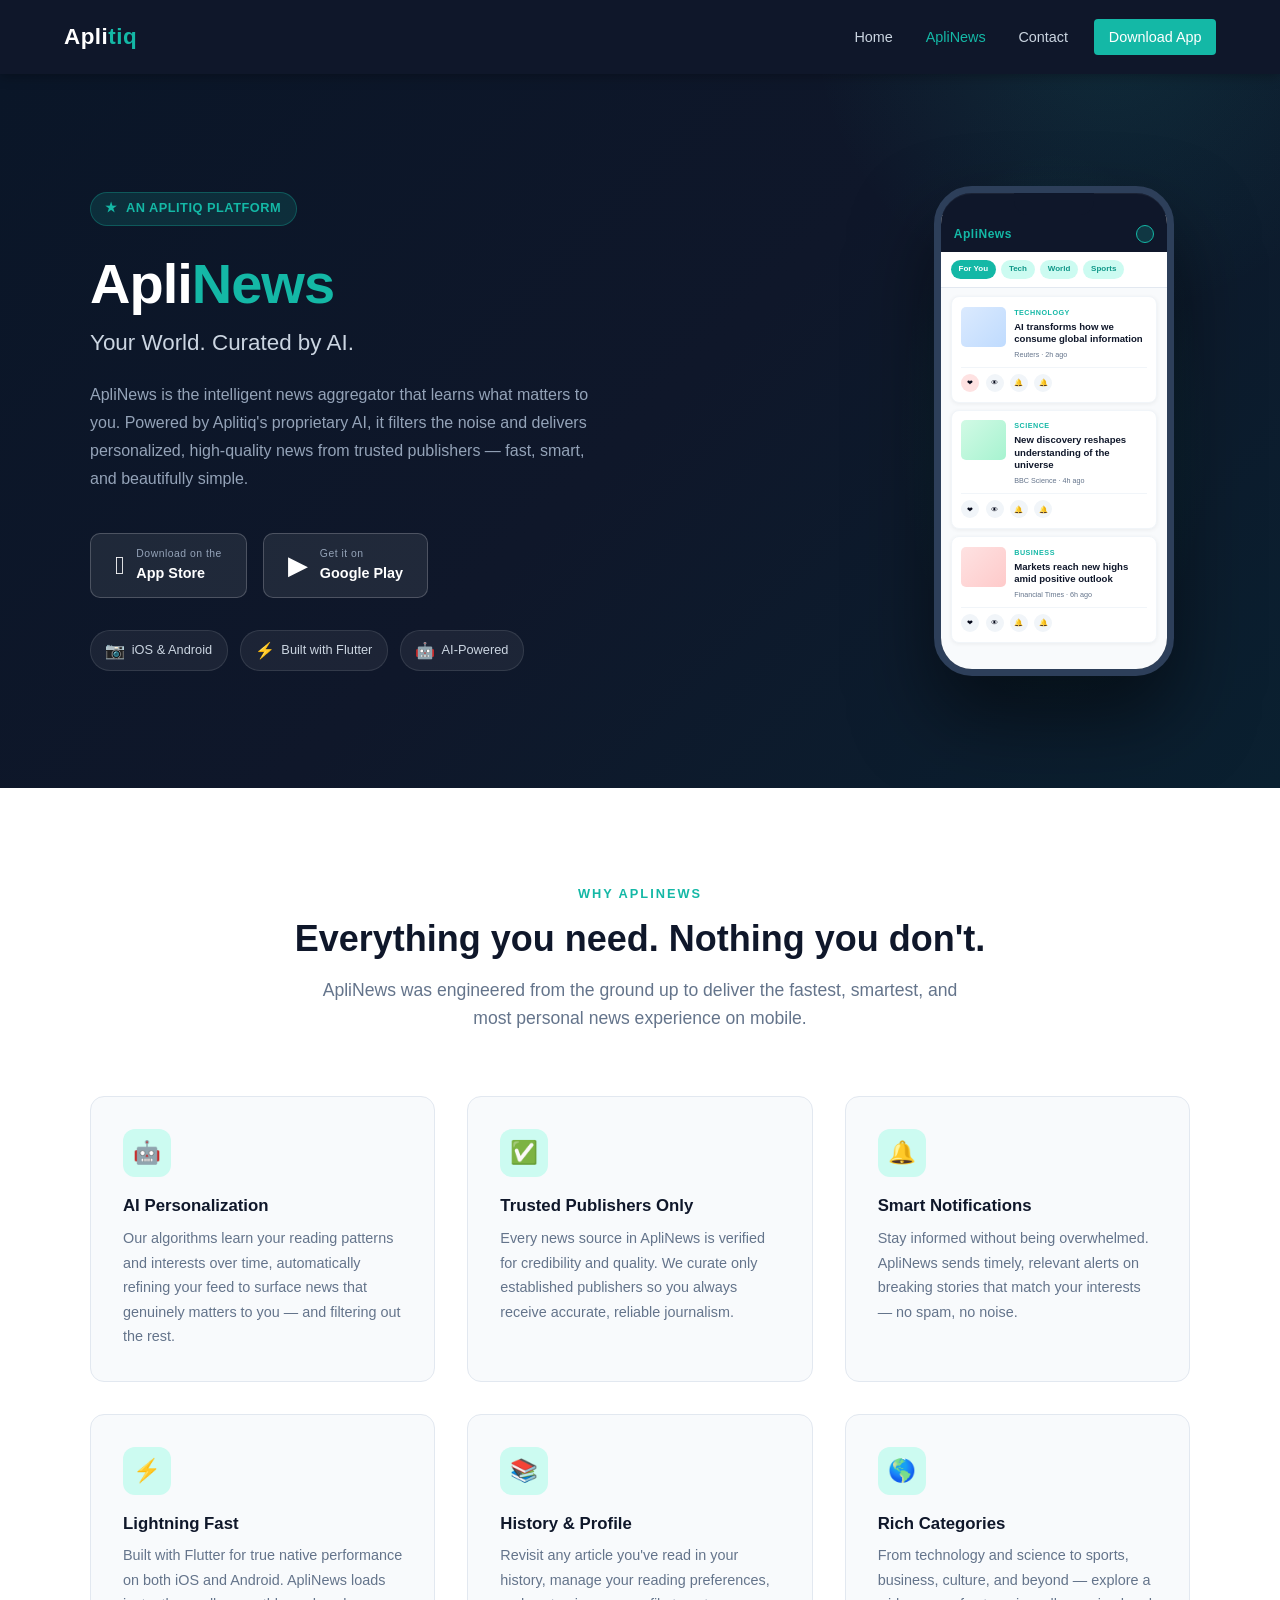
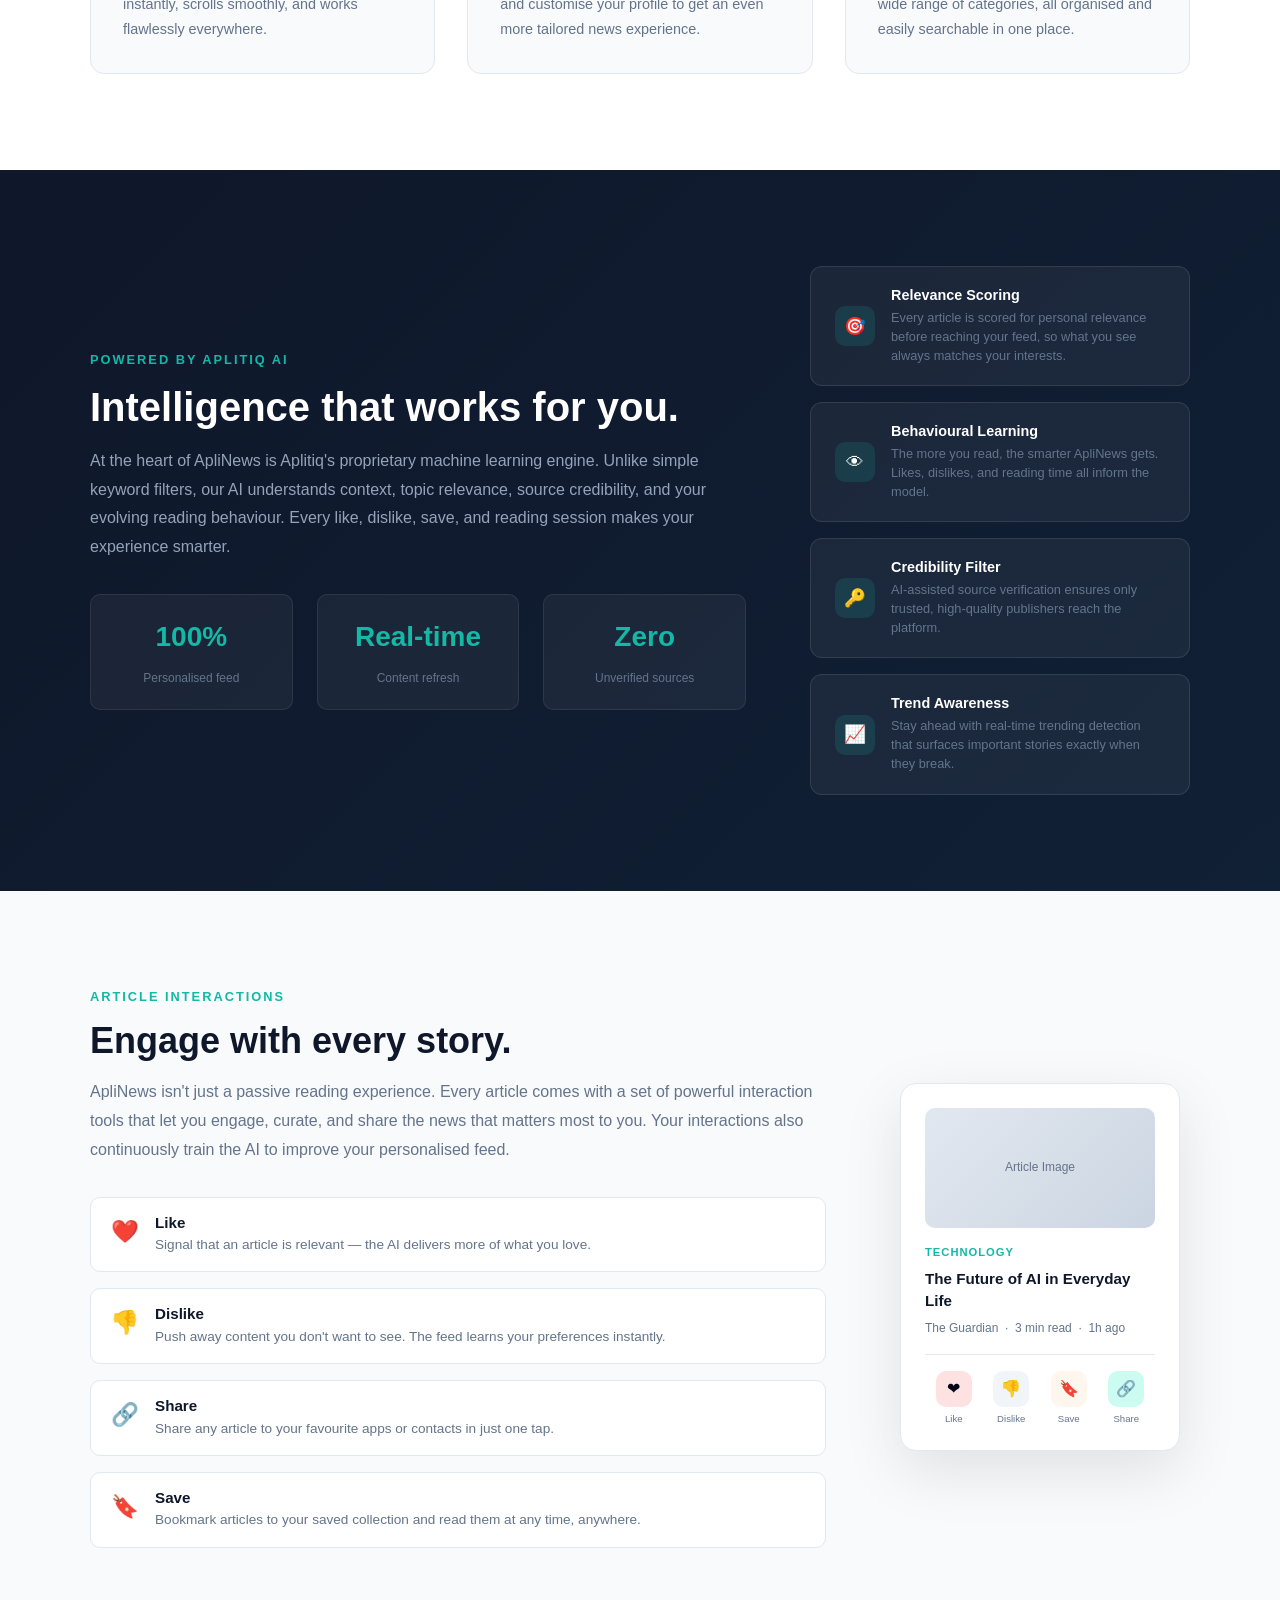
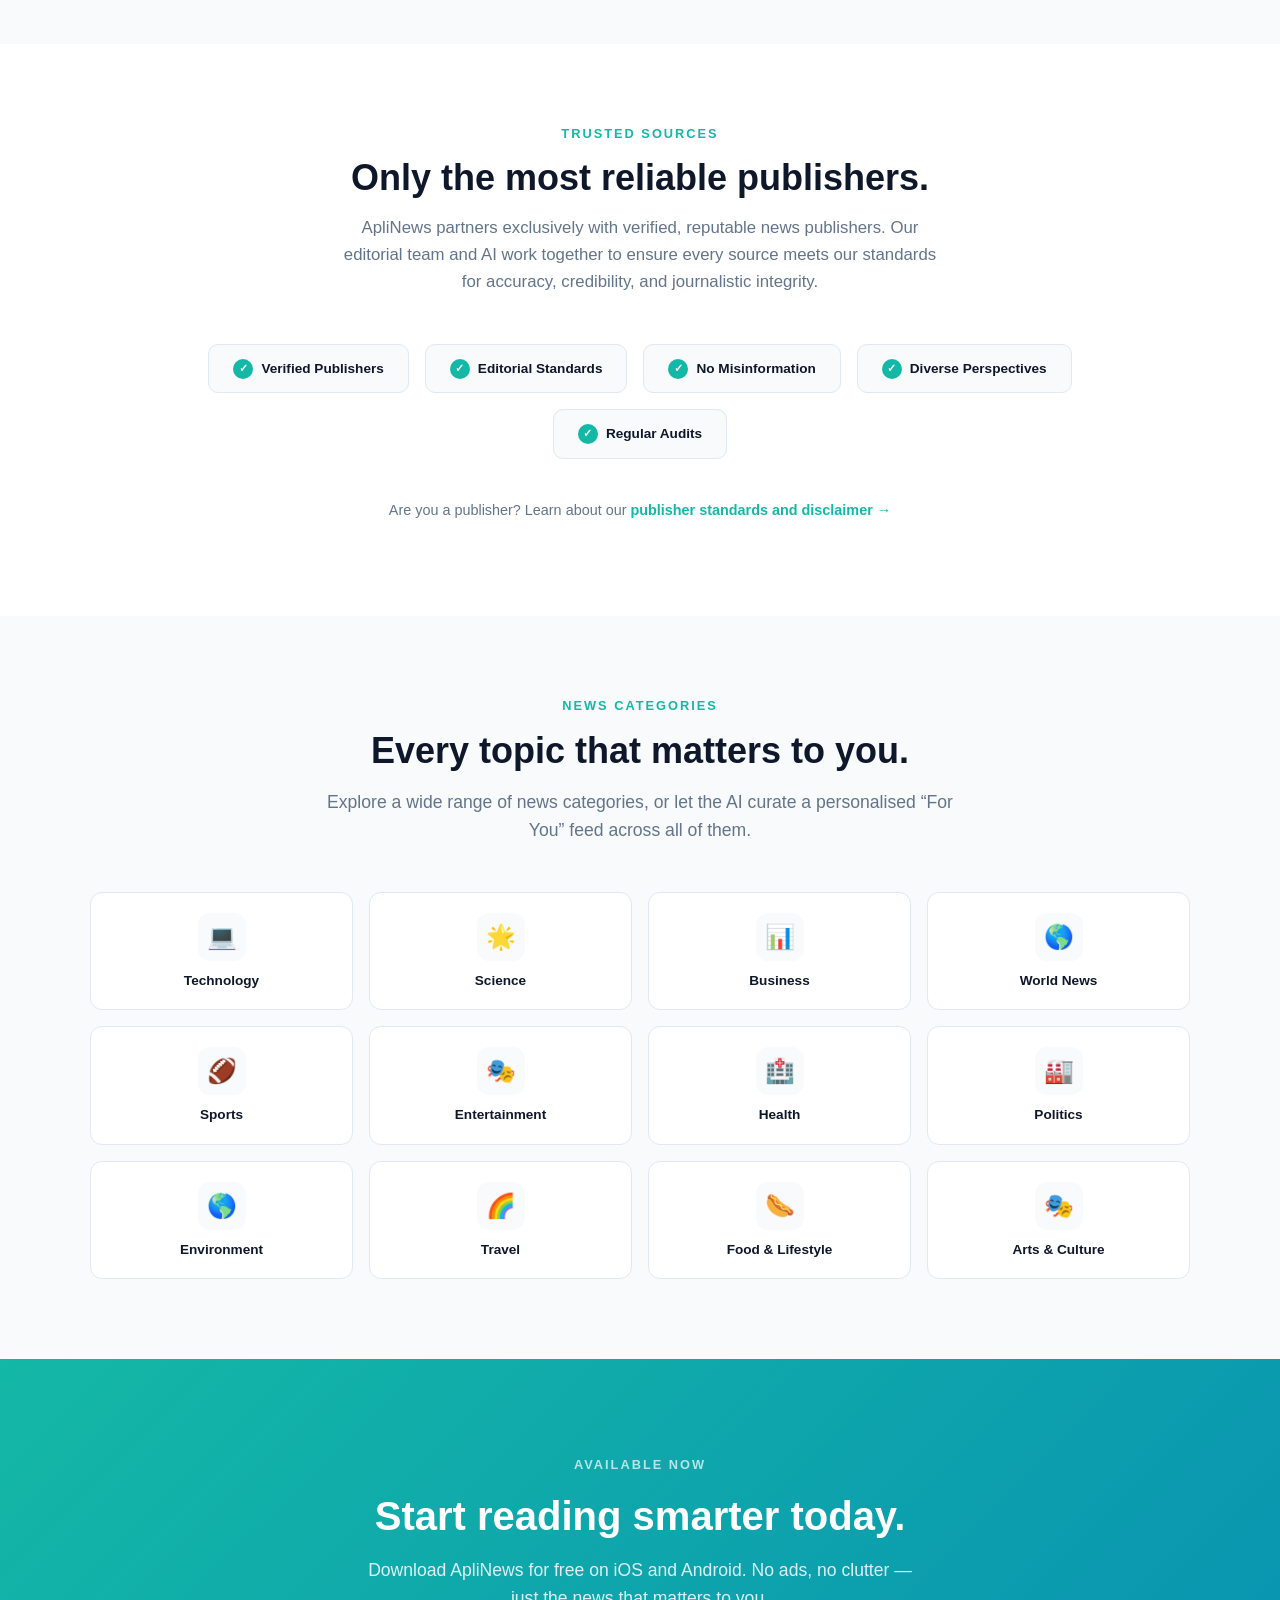
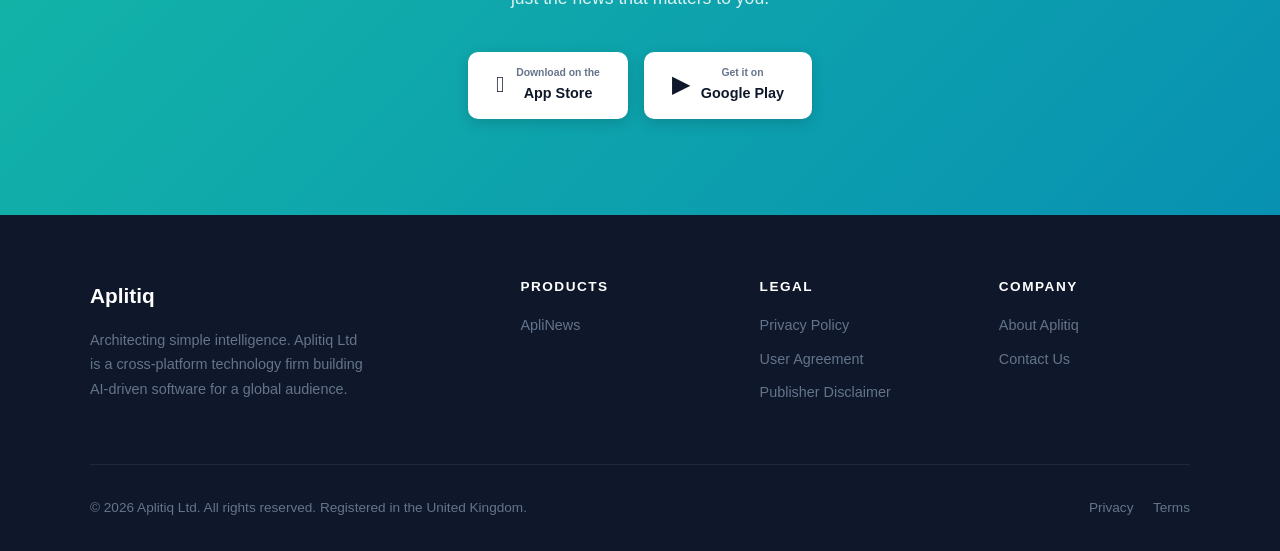
==== aplinews/index.html @ 17eafb43 "main aplitiq website" ====
<!DOCTYPE html>
<html lang="en">
<head>
    <meta charset="UTF-8">
    <meta name="viewport" content="width=device-width, initial-scale=1.0">
    <title>ApliNews — AI-Powered News Aggregator | Aplitiq</title>
    <meta name="description" content="ApliNews is a smart AI news aggregator for iOS and Android. Get personalized news from trusted publishers, powered by Aplitiq's intelligent algorithms.">
    <link rel="stylesheet" href="/css/shared.css">
    <style>
        /* ---- Hero ---- */
        .hero {
            background: linear-gradient(135deg, #0A1628 0%, var(--deep-slate) 50%, #0A2030 100%);
            padding: 6rem 5%;
            overflow: hidden;
            position: relative;
        }

        .hero::before {
            content: '';
            position: absolute;
            top: -50%;
            right: -10%;
            width: 600px;
            height: 600px;
            background: radial-gradient(circle, rgba(20,184,166,0.12) 0%, transparent 70%);
            pointer-events: none;
        }

        .hero-inner {
            max-width: 1100px;
            margin: 0 auto;
            display: flex;
            align-items: center;
            gap: 4rem;
            flex-wrap: wrap;
            position: relative;
            z-index: 1;
        }

        .hero-content { flex: 1; min-width: 300px; }

        .hero-badge {
            display: inline-flex;
            align-items: center;
            gap: 0.5rem;
            background: rgba(20,184,166,0.15);
            border: 1px solid rgba(20,184,166,0.3);
            color: var(--electric-teal);
            font-size: 0.8rem;
            font-weight: 600;
            padding: 0.35rem 0.9rem;
            border-radius: 20px;
            margin-bottom: 1.5rem;
            letter-spacing: 0.5px;
            text-transform: uppercase;
        }

        .hero h1 {
            font-size: 3.5rem;
            color: var(--pure-white);
            margin-bottom: 0.5rem;
            letter-spacing: -1px;
        }

        .hero h1 span { color: var(--electric-teal); }

        .hero-tagline {
            font-size: 1.4rem;
            color: #CBD5E1;
            margin-bottom: 1.25rem;
            font-weight: 400;
        }

        .hero-description {
            color: #94A3B8;
            font-size: 1rem;
            line-height: 1.75;
            max-width: 520px;
            margin-bottom: 2.5rem;
        }

        .hero-actions {
            display: flex;
            gap: 1rem;
            flex-wrap: wrap;
            align-items: center;
        }

        .store-btn {
            display: inline-flex;
            align-items: center;
            gap: 0.75rem;
            background: rgba(255,255,255,0.08);
            border: 1.5px solid rgba(255,255,255,0.2);
            color: var(--pure-white);
            padding: 0.75rem 1.5rem;
            border-radius: 10px;
            transition: all 0.25s;
        }

        .store-btn:hover {
            background: rgba(255,255,255,0.15);
            border-color: rgba(255,255,255,0.4);
            color: var(--pure-white);
            transform: translateY(-2px);
        }

        .store-btn-icon { font-size: 1.6rem; line-height: 1; }

        .store-btn-text { text-align: left; }
        .store-btn-text small { display: block; font-size: 0.65rem; color: #94A3B8; letter-spacing: 0.5px; }
        .store-btn-text strong { display: block; font-size: 0.9rem; font-weight: 600; }

        /* Phone mockup */
        .hero-visual { flex: 0 0 auto; display: flex; justify-content: center; }

        .phone-wrap {
            position: relative;
            padding: 1rem;
        }

        .phone-glow {
            position: absolute;
            inset: -20px;
            background: radial-gradient(ellipse, rgba(20,184,166,0.2) 0%, transparent 70%);
            border-radius: 50%;
        }

        .phone {
            width: 240px;
            height: 490px;
            background: #0F172A;
            border-radius: 38px;
            border: 7px solid #2D3F5A;
            box-shadow:
                0 40px 80px rgba(0,0,0,0.5),
                inset 0 1px 0 rgba(255,255,255,0.05);
            position: relative;
            overflow: hidden;
        }

        .phone-notch {
            width: 80px;
            height: 22px;
            background: #0F172A;
            border-radius: 0 0 14px 14px;
            margin: 0 auto;
            position: relative;
            z-index: 10;
        }

        .phone-screen {
            background: var(--crisp-off-white);
            height: calc(100% - 22px);
            overflow: hidden;
            padding: 0;
        }

        .app-header {
            background: var(--deep-slate);
            padding: 0.6rem 0.8rem 0.5rem;
            display: flex;
            justify-content: space-between;
            align-items: center;
        }

        .app-header-logo {
            color: var(--electric-teal);
            font-weight: 700;
            font-size: 0.75rem;
            letter-spacing: 0.5px;
        }

        .app-header-icon {
            width: 18px;
            height: 18px;
            background: rgba(20,184,166,0.2);
            border-radius: 50%;
            border: 1.5px solid var(--electric-teal);
        }

        .app-categories {
            display: flex;
            gap: 0.3rem;
            padding: 0.5rem 0.6rem;
            background: white;
            border-bottom: 1px solid #E2E8F0;
            overflow: hidden;
        }

        .cat-chip {
            background: var(--teal-light);
            color: var(--teal-dark);
            font-size: 0.5rem;
            font-weight: 600;
            padding: 0.2rem 0.5rem;
            border-radius: 20px;
            white-space: nowrap;
        }

        .cat-chip.active {
            background: var(--electric-teal);
            color: white;
        }

        .news-feed { padding: 0.5rem 0.6rem; }

        .news-card {
            background: white;
            border-radius: 8px;
            padding: 0.6rem;
            margin-bottom: 0.45rem;
            box-shadow: 0 1px 4px rgba(0,0,0,0.06);
            border: 1px solid #F1F5F9;
        }

        .news-card-top {
            display: flex;
            gap: 0.5rem;
            align-items: flex-start;
        }

        .news-thumb {
            width: 45px;
            height: 40px;
            border-radius: 5px;
            flex-shrink: 0;
        }

        .news-card-cat {
            font-size: 0.45rem;
            color: var(--electric-teal);
            font-weight: 700;
            text-transform: uppercase;
            letter-spacing: 0.5px;
            margin-bottom: 0.15rem;
        }

        .news-card-title {
            font-size: 0.6rem;
            font-weight: 700;
            color: var(--deep-slate);
            line-height: 1.3;
            margin-bottom: 0.2rem;
        }

        .news-card-meta {
            font-size: 0.45rem;
            color: var(--muted-slate);
        }

        .news-card-actions {
            display: flex;
            gap: 0.4rem;
            margin-top: 0.4rem;
            padding-top: 0.4rem;
            border-top: 1px solid #F1F5F9;
        }

        .action-dot {
            width: 18px;
            height: 18px;
            border-radius: 50%;
            background: #F1F5F9;
            display: flex;
            align-items: center;
            justify-content: center;
            font-size: 0.45rem;
        }

        .action-dot.liked { background: #FEE2E2; }

        /* ---- Platform pills ---- */
        .platform-row {
            display: flex;
            gap: 0.75rem;
            margin-top: 2rem;
            flex-wrap: wrap;
        }

        .platform-pill {
            display: inline-flex;
            align-items: center;
            gap: 0.4rem;
            background: rgba(255,255,255,0.06);
            border: 1px solid rgba(255,255,255,0.1);
            color: #CBD5E1;
            font-size: 0.8rem;
            padding: 0.4rem 0.9rem;
            border-radius: 20px;
        }

        .platform-pill span { font-size: 1rem; }

        /* ---- Features Grid ---- */
        .features {
            padding: 6rem 5%;
            background: var(--pure-white);
        }

        .features-inner { max-width: 1100px; margin: 0 auto; }

        .features-header { text-align: center; margin-bottom: 4rem; }

        .features-grid {
            display: grid;
            grid-template-columns: repeat(3, 1fr);
            gap: 2rem;
        }

        .feature-card {
            background: var(--crisp-off-white);
            border: 1px solid var(--light-border);
            border-radius: 14px;
            padding: 2rem;
            transition: box-shadow 0.25s, transform 0.25s;
        }

        .feature-card:hover {
            box-shadow: 0 10px 30px rgba(0,0,0,0.06);
            transform: translateY(-3px);
        }

        .feature-icon {
            width: 48px;
            height: 48px;
            background: var(--teal-light);
            border-radius: 12px;
            display: flex;
            align-items: center;
            justify-content: center;
            font-size: 1.4rem;
            margin-bottom: 1.2rem;
        }

        .feature-card h3 {
            font-size: 1.05rem;
            color: var(--deep-slate);
            margin-bottom: 0.6rem;
        }

        .feature-card p {
            font-size: 0.9rem;
            line-height: 1.7;
            color: var(--muted-slate);
            margin: 0;
        }

        /* ---- AI Section ---- */
        .ai-section {
            padding: 6rem 5%;
            background: linear-gradient(135deg, var(--deep-slate) 0%, #102035 100%);
            color: white;
        }

        .ai-inner {
            max-width: 1100px;
            margin: 0 auto;
            display: flex;
            align-items: center;
            gap: 4rem;
            flex-wrap: wrap;
        }

        .ai-content { flex: 1; min-width: 300px; }

        .ai-content .section-eyebrow { color: var(--electric-teal); margin-bottom: 0.75rem; }

        .ai-content h2 {
            color: var(--pure-white);
            font-size: 2.5rem;
            margin-bottom: 1rem;
        }

        .ai-content p { color: #94A3B8; line-height: 1.8; margin-bottom: 2rem; }

        .ai-stats {
            display: grid;
            grid-template-columns: repeat(3, 1fr);
            gap: 1.5rem;
        }

        .ai-stat {
            background: rgba(255,255,255,0.05);
            border: 1px solid rgba(255,255,255,0.08);
            border-radius: 10px;
            padding: 1.25rem;
            text-align: center;
        }

        .ai-stat-number {
            font-size: 1.75rem;
            font-weight: 700;
            color: var(--electric-teal);
            display: block;
            margin-bottom: 0.25rem;
        }

        .ai-stat-label {
            font-size: 0.75rem;
            color: #64748B;
            line-height: 1.4;
        }

        .ai-visual {
            flex: 0 0 380px;
            display: flex;
            flex-direction: column;
            gap: 1rem;
        }

        .ai-card {
            background: rgba(255,255,255,0.05);
            border: 1px solid rgba(255,255,255,0.1);
            border-radius: 12px;
            padding: 1.25rem 1.5rem;
            display: flex;
            align-items: center;
            gap: 1rem;
        }

        .ai-card-icon {
            width: 40px;
            height: 40px;
            background: rgba(20,184,166,0.15);
            border-radius: 10px;
            display: flex;
            align-items: center;
            justify-content: center;
            font-size: 1.1rem;
            flex-shrink: 0;
        }

        .ai-card h4 { color: white; font-size: 0.9rem; margin: 0 0 0.2rem; }
        .ai-card p { color: #64748B; font-size: 0.8rem; margin: 0; line-height: 1.5; }

        /* ---- Interactions Section ---- */
        .interactions {
            padding: 6rem 5%;
            background: var(--crisp-off-white);
        }

        .interactions-inner {
            max-width: 1100px;
            margin: 0 auto;
            display: flex;
            align-items: center;
            gap: 4rem;
            flex-wrap: wrap;
        }

        .interactions-content { flex: 1; min-width: 300px; }

        .interactions-content h2 { font-size: 2.25rem; margin-bottom: 1rem; }

        .interactions-content p { color: var(--muted-slate); line-height: 1.8; margin-bottom: 2rem; }

        .interaction-list { display: flex; flex-direction: column; gap: 1rem; }

        .interaction-item {
            display: flex;
            align-items: flex-start;
            gap: 1rem;
            background: white;
            border: 1px solid var(--light-border);
            border-radius: 10px;
            padding: 1rem 1.25rem;
        }

        .interaction-emoji { font-size: 1.4rem; flex-shrink: 0; }

        .interaction-item h4 { color: var(--deep-slate); font-size: 0.95rem; margin: 0 0 0.2rem; }
        .interaction-item p { color: var(--muted-slate); font-size: 0.85rem; margin: 0; line-height: 1.5; }

        .interactions-visual {
            flex: 0 0 300px;
            display: flex;
            justify-content: center;
        }

        /* Mini article card preview */
        .article-preview {
            background: white;
            border-radius: 16px;
            box-shadow: 0 20px 60px rgba(0,0,0,0.1);
            padding: 1.5rem;
            width: 280px;
            border: 1px solid var(--light-border);
        }

        .article-preview-img {
            height: 120px;
            background: linear-gradient(135deg, #E2E8F0, #CBD5E1);
            border-radius: 10px;
            margin-bottom: 1rem;
            display: flex;
            align-items: center;
            justify-content: center;
            color: var(--muted-slate);
            font-size: 0.75rem;
        }

        .article-preview-cat {
            color: var(--electric-teal);
            font-size: 0.7rem;
            font-weight: 700;
            text-transform: uppercase;
            letter-spacing: 1px;
            margin-bottom: 0.4rem;
        }

        .article-preview h3 {
            font-size: 0.95rem;
            color: var(--deep-slate);
            margin-bottom: 0.5rem;
            line-height: 1.4;
        }

        .article-preview-source {
            font-size: 0.75rem;
            color: var(--muted-slate);
            margin-bottom: 1rem;
        }

        .article-actions-row {
            display: flex;
            justify-content: space-around;
            padding-top: 1rem;
            border-top: 1px solid var(--light-border);
        }

        .article-action {
            display: flex;
            flex-direction: column;
            align-items: center;
            gap: 0.25rem;
            cursor: default;
        }

        .action-icon {
            width: 36px;
            height: 36px;
            border-radius: 10px;
            display: flex;
            align-items: center;
            justify-content: center;
            font-size: 1rem;
        }

        .action-icon.like { background: #FEE2E2; }
        .action-icon.dislike { background: #F1F5F9; }
        .action-icon.save { background: #FFF7ED; }
        .action-icon.share { background: var(--teal-light); }
        .article-action span { font-size: 0.6rem; color: var(--muted-slate); font-weight: 500; }

        /* ---- Publishers Section ---- */
        .publishers {
            padding: 5rem 5%;
            background: white;
            text-align: center;
        }

        .publishers-inner { max-width: 900px; margin: 0 auto; }

        .publishers h2 { font-size: 2.25rem; margin-bottom: 1rem; }

        .publishers-subtitle { color: var(--muted-slate); font-size: 1.05rem; max-width: 600px; margin: 0 auto 3rem; }

        .trust-badges {
            display: flex;
            justify-content: center;
            flex-wrap: wrap;
            gap: 1rem;
            margin-bottom: 2.5rem;
        }

        .trust-badge {
            background: var(--crisp-off-white);
            border: 1px solid var(--light-border);
            border-radius: 10px;
            padding: 0.8rem 1.5rem;
            display: flex;
            align-items: center;
            gap: 0.5rem;
            font-size: 0.85rem;
            font-weight: 600;
            color: var(--deep-slate);
        }

        .trust-badge .badge-check {
            width: 20px;
            height: 20px;
            background: var(--electric-teal);
            border-radius: 50%;
            display: flex;
            align-items: center;
            justify-content: center;
            color: white;
            font-size: 0.7rem;
            flex-shrink: 0;
        }

        /* ---- Categories ---- */
        .categories {
            padding: 5rem 5%;
            background: var(--crisp-off-white);
        }

        .categories-inner { max-width: 1100px; margin: 0 auto; }

        .categories-header { text-align: center; margin-bottom: 3rem; }

        .categories-grid {
            display: grid;
            grid-template-columns: repeat(4, 1fr);
            gap: 1rem;
        }

        .category-item {
            background: white;
            border: 1px solid var(--light-border);
            border-radius: 12px;
            padding: 1.25rem 1rem;
            text-align: center;
            transition: all 0.2s;
            cursor: default;
        }

        .category-item:hover {
            border-color: var(--electric-teal);
            box-shadow: 0 4px 16px rgba(20,184,166,0.1);
        }

        .category-item:hover .cat-emoji-wrap {
            background: var(--teal-light);
        }

        .cat-emoji-wrap {
            width: 48px;
            height: 48px;
            background: var(--crisp-off-white);
            border-radius: 12px;
            display: flex;
            align-items: center;
            justify-content: center;
            font-size: 1.5rem;
            margin: 0 auto 0.75rem;
            transition: background 0.2s;
        }

        .category-item h4 { font-size: 0.85rem; color: var(--deep-slate); margin: 0; }

        /* ---- CTA Section ---- */
        .cta-section {
            background: linear-gradient(135deg, var(--electric-teal) 0%, #0891B2 100%);
            padding: 6rem 5%;
            text-align: center;
        }

        .cta-section h2 {
            color: var(--pure-white);
            font-size: 2.5rem;
            margin-bottom: 1rem;
        }

        .cta-section p {
            color: rgba(255,255,255,0.85);
            font-size: 1.1rem;
            max-width: 550px;
            margin: 0 auto 2.5rem;
        }

        .cta-stores {
            display: flex;
            gap: 1rem;
            justify-content: center;
            flex-wrap: wrap;
        }

        .cta-store-btn {
            display: inline-flex;
            align-items: center;
            gap: 0.75rem;
            background: var(--pure-white);
            color: var(--deep-slate);
            padding: 0.85rem 1.75rem;
            border-radius: 10px;
            font-weight: 600;
            transition: all 0.2s;
            box-shadow: 0 4px 14px rgba(0,0,0,0.15);
        }

        .cta-store-btn:hover {
            transform: translateY(-2px);
            box-shadow: 0 8px 24px rgba(0,0,0,0.2);
            color: var(--deep-slate);
        }

        .cta-store-btn .s-icon { font-size: 1.4rem; }
        .cta-store-btn .s-text small { display: block; font-size: 0.65rem; color: var(--muted-slate); }
        .cta-store-btn .s-text strong { display: block; font-size: 0.9rem; }

        /* ---- Responsive ---- */
        @media (max-width: 960px) {
            .features-grid { grid-template-columns: repeat(2, 1fr); }
            .categories-grid { grid-template-columns: repeat(3, 1fr); }
            .ai-visual { flex: 1 1 100%; order: -1; }
            .ai-stats { grid-template-columns: repeat(3, 1fr); }
        }

        @media (max-width: 768px) {
            .hero h1 { font-size: 2.5rem; }
            .hero-visual { display: none; }
            .ai-stats { grid-template-columns: 1fr 1fr; }
            .features-grid { grid-template-columns: 1fr; }
            .categories-grid { grid-template-columns: repeat(2, 1fr); }
            .ai-content h2 { font-size: 1.9rem; }
            .interactions-visual { display: none; }
        }

        @media (max-width: 480px) {
            .hero h1 { font-size: 2rem; }
            .categories-grid { grid-template-columns: repeat(2, 1fr); }
            .ai-stats { grid-template-columns: 1fr; }
        }
    </style>
</head>
<body>

    <!-- Navbar -->
    <nav class="navbar">
        <a href="/" class="logo">Apli<span class="logo-accent">tiq</span></a>
        <div class="nav-links">
            <a href="/">Home</a>
            <a href="/aplinews/" class="active">ApliNews</a>
            <a href="/contact/">Contact</a>
            <a href="/aplinews/" class="nav-cta">Download App</a>
        </div>
    </nav>

    <!-- Hero -->
    <section class="hero">
        <div class="hero-inner">
            <div class="hero-content">
                <div class="hero-badge">
                    <span>★</span> An Aplitiq Platform
                </div>
                <h1>Apli<span>News</span></h1>
                <p class="hero-tagline">Your World. Curated by AI.</p>
                <p class="hero-description">
                    ApliNews is the intelligent news aggregator that learns what matters to you.
                    Powered by Aplitiq's proprietary AI, it filters the noise and delivers
                    personalized, high-quality news from trusted publishers — fast, smart,
                    and beautifully simple.
                </p>
                <div class="hero-actions">
                    <a href="#download" class="store-btn">
                        <span class="store-btn-icon">&#xF8FF;</span>
                        <span class="store-btn-text">
                            <small>Download on the</small>
                            <strong>App Store</strong>
                        </span>
                    </a>
                    <a href="#download" class="store-btn">
                        <span class="store-btn-icon">&#9654;</span>
                        <span class="store-btn-text">
                            <small>Get it on</small>
                            <strong>Google Play</strong>
                        </span>
                    </a>
                </div>
                <div class="platform-row">
                    <span class="platform-pill"><span>&#128247;</span> iOS &amp; Android</span>
                    <span class="platform-pill"><span>&#9889;</span> Built with Flutter</span>
                    <span class="platform-pill"><span>&#129302;</span> AI-Powered</span>
                </div>
            </div>

            <!-- CSS Phone Mockup -->
            <div class="hero-visual">
                <div class="phone-wrap">
                    <div class="phone-glow"></div>
                    <div class="phone">
                        <div class="phone-notch"></div>
                        <div class="phone-screen">
                            <div class="app-header">
                                <span class="app-header-logo">ApliNews</span>
                                <div class="app-header-icon"></div>
                            </div>
                            <div class="app-categories">
                                <span class="cat-chip active">For You</span>
                                <span class="cat-chip">Tech</span>
                                <span class="cat-chip">World</span>
                                <span class="cat-chip">Sports</span>
                            </div>
                            <div class="news-feed">
                                <!-- News card 1 -->
                                <div class="news-card">
                                    <div class="news-card-top">
                                        <div class="news-thumb" style="background: linear-gradient(135deg,#DBEAFE,#BFDBFE);"></div>
                                        <div>
                                            <div class="news-card-cat">Technology</div>
                                            <div class="news-card-title">AI transforms how we consume global information</div>
                                            <div class="news-card-meta">Reuters · 2h ago</div>
                                        </div>
                                    </div>
                                    <div class="news-card-actions">
                                        <div class="action-dot liked">&#10084;</div>
                                        <div class="action-dot">&#128065;</div>
                                        <div class="action-dot">&#128276;</div>
                                        <div class="action-dot">&#128276;</div>
                                    </div>
                                </div>
                                <!-- News card 2 -->
                                <div class="news-card">
                                    <div class="news-card-top">
                                        <div class="news-thumb" style="background: linear-gradient(135deg,#D1FAE5,#A7F3D0);"></div>
                                        <div>
                                            <div class="news-card-cat">Science</div>
                                            <div class="news-card-title">New discovery reshapes understanding of the universe</div>
                                            <div class="news-card-meta">BBC Science · 4h ago</div>
                                        </div>
                                    </div>
                                    <div class="news-card-actions">
                                        <div class="action-dot">&#10084;</div>
                                        <div class="action-dot">&#128065;</div>
                                        <div class="action-dot">&#128276;</div>
                                        <div class="action-dot">&#128276;</div>
                                    </div>
                                </div>
                                <!-- News card 3 -->
                                <div class="news-card">
                                    <div class="news-card-top">
                                        <div class="news-thumb" style="background: linear-gradient(135deg,#FEE2E2,#FECACA);"></div>
                                        <div>
                                            <div class="news-card-cat">Business</div>
                                            <div class="news-card-title">Markets reach new highs amid positive outlook</div>
                                            <div class="news-card-meta">Financial Times · 6h ago</div>
                                        </div>
                                    </div>
                                    <div class="news-card-actions">
                                        <div class="action-dot">&#10084;</div>
                                        <div class="action-dot">&#128065;</div>
                                        <div class="action-dot">&#128276;</div>
                                        <div class="action-dot">&#128276;</div>
                                    </div>
                                </div>
                            </div>
                        </div>
                    </div>
                </div>
            </div>
        </div>
    </section>

    <!-- Core Features -->
    <section class="features">
        <div class="features-inner">
            <div class="features-header">
                <div class="section-eyebrow">Why ApliNews</div>
                <h2 class="section-title">Everything you need. Nothing you don't.</h2>
                <p class="section-subtitle" style="margin: 0 auto; color: var(--muted-slate);">
                    ApliNews was engineered from the ground up to deliver the fastest, smartest, and most personal news experience on mobile.
                </p>
            </div>
            <div class="features-grid">
                <div class="feature-card">
                    <div class="feature-icon">&#129302;</div>
                    <h3>AI Personalization</h3>
                    <p>Our algorithms learn your reading patterns and interests over time, automatically refining your feed to surface news that genuinely matters to you — and filtering out the rest.</p>
                </div>
                <div class="feature-card">
                    <div class="feature-icon">&#9989;</div>
                    <h3>Trusted Publishers Only</h3>
                    <p>Every news source in ApliNews is verified for credibility and quality. We curate only established publishers so you always receive accurate, reliable journalism.</p>
                </div>
                <div class="feature-card">
                    <div class="feature-icon">&#128276;</div>
                    <h3>Smart Notifications</h3>
                    <p>Stay informed without being overwhelmed. ApliNews sends timely, relevant alerts on breaking stories that match your interests — no spam, no noise.</p>
                </div>
                <div class="feature-card">
                    <div class="feature-icon">&#9889;</div>
                    <h3>Lightning Fast</h3>
                    <p>Built with Flutter for true native performance on both iOS and Android. ApliNews loads instantly, scrolls smoothly, and works flawlessly everywhere.</p>
                </div>
                <div class="feature-card">
                    <div class="feature-icon">&#128218;</div>
                    <h3>History &amp; Profile</h3>
                    <p>Revisit any article you've read in your history, manage your reading preferences, and customise your profile to get an even more tailored news experience.</p>
                </div>
                <div class="feature-card">
                    <div class="feature-icon">&#127758;</div>
                    <h3>Rich Categories</h3>
                    <p>From technology and science to sports, business, culture, and beyond — explore a wide range of categories, all organised and easily searchable in one place.</p>
                </div>
            </div>
        </div>
    </section>

    <!-- AI Deep Dive -->
    <section class="ai-section">
        <div class="ai-inner">
            <div class="ai-content">
                <div class="section-eyebrow">Powered by Aplitiq AI</div>
                <h2>Intelligence that works for you.</h2>
                <p>
                    At the heart of ApliNews is Aplitiq's proprietary machine learning engine. Unlike simple keyword filters,
                    our AI understands context, topic relevance, source credibility, and your evolving reading behaviour.
                    Every like, dislike, save, and reading session makes your experience smarter.
                </p>
                <div class="ai-stats">
                    <div class="ai-stat">
                        <span class="ai-stat-number">100%</span>
                        <span class="ai-stat-label">Personalised feed</span>
                    </div>
                    <div class="ai-stat">
                        <span class="ai-stat-number">Real-time</span>
                        <span class="ai-stat-label">Content refresh</span>
                    </div>
                    <div class="ai-stat">
                        <span class="ai-stat-number">Zero</span>
                        <span class="ai-stat-label">Unverified sources</span>
                    </div>
                </div>
            </div>
            <div class="ai-visual">
                <div class="ai-card">
                    <div class="ai-card-icon">&#127919;</div>
                    <div>
                        <h4>Relevance Scoring</h4>
                        <p>Every article is scored for personal relevance before reaching your feed, so what you see always matches your interests.</p>
                    </div>
                </div>
                <div class="ai-card">
                    <div class="ai-card-icon">&#128065;</div>
                    <div>
                        <h4>Behavioural Learning</h4>
                        <p>The more you read, the smarter ApliNews gets. Likes, dislikes, and reading time all inform the model.</p>
                    </div>
                </div>
                <div class="ai-card">
                    <div class="ai-card-icon">&#128273;</div>
                    <div>
                        <h4>Credibility Filter</h4>
                        <p>AI-assisted source verification ensures only trusted, high-quality publishers reach the platform.</p>
                    </div>
                </div>
                <div class="ai-card">
                    <div class="ai-card-icon">&#128200;</div>
                    <div>
                        <h4>Trend Awareness</h4>
                        <p>Stay ahead with real-time trending detection that surfaces important stories exactly when they break.</p>
                    </div>
                </div>
            </div>
        </div>
    </section>

    <!-- Article Interactions -->
    <section class="interactions">
        <div class="interactions-inner">
            <div class="interactions-content">
                <div class="section-eyebrow">Article Interactions</div>
                <h2>Engage with every story.</h2>
                <p>
                    ApliNews isn't just a passive reading experience. Every article comes with a set of powerful interaction tools
                    that let you engage, curate, and share the news that matters most to you. Your interactions also continuously
                    train the AI to improve your personalised feed.
                </p>
                <div class="interaction-list">
                    <div class="interaction-item">
                        <span class="interaction-emoji">&#10084;&#65039;</span>
                        <div>
                            <h4>Like</h4>
                            <p>Signal that an article is relevant — the AI delivers more of what you love.</p>
                        </div>
                    </div>
                    <div class="interaction-item">
                        <span class="interaction-emoji">&#128078;</span>
                        <div>
                            <h4>Dislike</h4>
                            <p>Push away content you don't want to see. The feed learns your preferences instantly.</p>
                        </div>
                    </div>
                    <div class="interaction-item">
                        <span class="interaction-emoji">&#128279;</span>
                        <div>
                            <h4>Share</h4>
                            <p>Share any article to your favourite apps or contacts in just one tap.</p>
                        </div>
                    </div>
                    <div class="interaction-item">
                        <span class="interaction-emoji">&#128278;</span>
                        <div>
                            <h4>Save</h4>
                            <p>Bookmark articles to your saved collection and read them at any time, anywhere.</p>
                        </div>
                    </div>
                </div>
            </div>
            <div class="interactions-visual">
                <div class="article-preview">
                    <div class="article-preview-img">
                        <span>Article Image</span>
                    </div>
                    <div class="article-preview-cat">Technology</div>
                    <h3>The Future of AI in Everyday Life</h3>
                    <div class="article-preview-source">The Guardian &nbsp;·&nbsp; 3 min read &nbsp;·&nbsp; 1h ago</div>
                    <div class="article-actions-row">
                        <div class="article-action">
                            <div class="action-icon like">&#10084;</div>
                            <span>Like</span>
                        </div>
                        <div class="article-action">
                            <div class="action-icon dislike">&#128078;</div>
                            <span>Dislike</span>
                        </div>
                        <div class="article-action">
                            <div class="action-icon save">&#128278;</div>
                            <span>Save</span>
                        </div>
                        <div class="article-action">
                            <div class="action-icon share">&#128279;</div>
                            <span>Share</span>
                        </div>
                    </div>
                </div>
            </div>
        </div>
    </section>

    <!-- Trusted Publishers -->
    <section class="publishers">
        <div class="publishers-inner">
            <div class="section-eyebrow">Trusted Sources</div>
            <h2 class="section-title">Only the most reliable publishers.</h2>
            <p class="publishers-subtitle">
                ApliNews partners exclusively with verified, reputable news publishers. Our editorial team and AI work together
                to ensure every source meets our standards for accuracy, credibility, and journalistic integrity.
            </p>
            <div class="trust-badges">
                <div class="trust-badge">
                    <div class="badge-check">&#10003;</div>
                    Verified Publishers
                </div>
                <div class="trust-badge">
                    <div class="badge-check">&#10003;</div>
                    Editorial Standards
                </div>
                <div class="trust-badge">
                    <div class="badge-check">&#10003;</div>
                    No Misinformation
                </div>
                <div class="trust-badge">
                    <div class="badge-check">&#10003;</div>
                    Diverse Perspectives
                </div>
                <div class="trust-badge">
                    <div class="badge-check">&#10003;</div>
                    Regular Audits
                </div>
            </div>
            <p style="font-size: 0.9rem; color: var(--muted-slate);">
                Are you a publisher? Learn about our <a href="/publisher-disclaimer/" style="color: var(--electric-teal); font-weight: 600;">publisher standards and disclaimer &rarr;</a>
            </p>
        </div>
    </section>

    <!-- Categories -->
    <section class="categories">
        <div class="categories-inner">
            <div class="categories-header centered">
                <div class="section-eyebrow">News Categories</div>
                <h2 class="section-title">Every topic that matters to you.</h2>
                <p class="section-subtitle" style="margin: 0 auto; color: var(--muted-slate);">
                    Explore a wide range of news categories, or let the AI curate a personalised &ldquo;For You&rdquo; feed across all of them.
                </p>
            </div>
            <div class="categories-grid">
                <div class="category-item">
                    <div class="cat-emoji-wrap">&#128187;</div>
                    <h4>Technology</h4>
                </div>
                <div class="category-item">
                    <div class="cat-emoji-wrap">&#127775;</div>
                    <h4>Science</h4>
                </div>
                <div class="category-item">
                    <div class="cat-emoji-wrap">&#128202;</div>
                    <h4>Business</h4>
                </div>
                <div class="category-item">
                    <div class="cat-emoji-wrap">&#127758;</div>
                    <h4>World News</h4>
                </div>
                <div class="category-item">
                    <div class="cat-emoji-wrap">&#127944;</div>
                    <h4>Sports</h4>
                </div>
                <div class="category-item">
                    <div class="cat-emoji-wrap">&#127917;</div>
                    <h4>Entertainment</h4>
                </div>
                <div class="category-item">
                    <div class="cat-emoji-wrap">&#127973;</div>
                    <h4>Health</h4>
                </div>
                <div class="category-item">
                    <div class="cat-emoji-wrap">&#127981;</div>
                    <h4>Politics</h4>
                </div>
                <div class="category-item">
                    <div class="cat-emoji-wrap">&#127758;</div>
                    <h4>Environment</h4>
                </div>
                <div class="category-item">
                    <div class="cat-emoji-wrap">&#127752;</div>
                    <h4>Travel</h4>
                </div>
                <div class="category-item">
                    <div class="cat-emoji-wrap">&#127789;</div>
                    <h4>Food &amp; Lifestyle</h4>
                </div>
                <div class="category-item">
                    <div class="cat-emoji-wrap">&#127917;</div>
                    <h4>Arts &amp; Culture</h4>
                </div>
            </div>
        </div>
    </section>

    <!-- Download CTA -->
    <section class="cta-section" id="download">
        <div class="section-eyebrow" style="color: rgba(255,255,255,0.7); margin-bottom: 1rem;">Available Now</div>
        <h2>Start reading smarter today.</h2>
        <p>Download ApliNews for free on iOS and Android. No ads, no clutter — just the news that matters to you.</p>
        <div class="cta-stores">
            <a href="#" class="cta-store-btn">
                <span class="s-icon">&#xF8FF;</span>
                <span class="s-text">
                    <small>Download on the</small>
                    <strong>App Store</strong>
                </span>
            </a>
            <a href="#" class="cta-store-btn">
                <span class="s-icon">&#9654;</span>
                <span class="s-text">
                    <small>Get it on</small>
                    <strong>Google Play</strong>
                </span>
            </a>
        </div>
    </section>

    <!-- Footer -->
    <footer class="footer">
        <div class="footer-inner">
            <div class="footer-brand-col">
                <a href="/" class="footer-logo">Aplitiq</a>
                <p>Architecting simple intelligence. Aplitiq Ltd is a cross-platform technology firm building AI-driven software for a global audience.</p>
            </div>
            <div class="footer-col">
                <h4>Products</h4>
                <a href="/aplinews/">ApliNews</a>
            </div>
            <div class="footer-col">
                <h4>Legal</h4>
                <a href="/privacy-policy/">Privacy Policy</a>
                <a href="/user-agreement/">User Agreement</a>
                <a href="/publisher-disclaimer/">Publisher Disclaimer</a>
            </div>
            <div class="footer-col">
                <h4>Company</h4>
                <a href="/">About Aplitiq</a>
                <a href="/contact/">Contact Us</a>
            </div>
        </div>
        <div class="footer-bottom">
            <span class="footer-bottom-left">&copy; 2026 Aplitiq Ltd. All rights reserved. Registered in the United Kingdom.</span>
            <span class="footer-bottom-right">
                <a href="/privacy-policy/" style="color: var(--muted-slate); margin-right: 1rem;">Privacy</a>
                <a href="/user-agreement/" style="color: var(--muted-slate);">Terms</a>
            </span>
        </div>
    </footer>

</body>
</html>
---- css/shared.css ----
/* =====================================================
   Aplitiq Shared Styles
   ===================================================== */

:root {
    --deep-slate: #0F172A;
    --slate-800: #1E293B;
    --slate-700: #334155;
    --electric-teal: #14B8A6;
    --teal-dark: #0F9788;
    --teal-light: #CCFBF1;
    --crisp-off-white: #F8FAFC;
    --slate-100: #F1F5F9;
    --pure-white: #FFFFFF;
    --ink-black: #020617;
    --muted-slate: #64748B;
    --light-border: #E2E8F0;
    --text-secondary: #475569;
}

*, *::before, *::after { box-sizing: border-box; }

body {
    font-family: -apple-system, BlinkMacSystemFont, "Segoe UI", Roboto, Helvetica, Arial, sans-serif;
    margin: 0;
    padding: 0;
    background-color: var(--crisp-off-white);
    color: var(--ink-black);
    line-height: 1.6;
}

h1, h2, h3, h4 {
    color: var(--deep-slate);
    margin-top: 0;
    margin-bottom: 1rem;
    line-height: 1.2;
}

p { margin-top: 0; color: var(--text-secondary); }

a { text-decoration: none; transition: color 0.25s ease; }

img { max-width: 100%; }

/* ---- Navbar ---- */
.navbar {
    background-color: var(--deep-slate);
    padding: 1.2rem 5%;
    display: flex;
    justify-content: space-between;
    align-items: center;
    position: sticky;
    top: 0;
    z-index: 200;
    box-shadow: 0 2px 12px rgba(0,0,0,0.3);
}

.logo {
    color: var(--pure-white);
    font-size: 1.4rem;
    font-weight: 700;
    letter-spacing: 0.5px;
}

.logo .logo-accent { color: var(--electric-teal); }

.nav-links {
    display: flex;
    align-items: center;
    gap: 0.25rem;
    flex-wrap: wrap;
}

.nav-links a {
    color: #CBD5E1;
    padding: 0.4rem 0.9rem;
    font-weight: 500;
    font-size: 0.9rem;
    border-radius: 4px;
    transition: color 0.2s, background 0.2s;
}

.nav-links a:hover {
    color: var(--pure-white);
    background: rgba(255,255,255,0.07);
}

.nav-links a.active { color: var(--electric-teal); }

.nav-links a.nav-cta {
    background-color: var(--electric-teal);
    color: var(--pure-white);
    margin-left: 0.5rem;
}

.nav-links a.nav-cta:hover {
    background-color: var(--teal-dark);
    color: var(--pure-white);
}

/* ---- Buttons ---- */
.btn {
    display: inline-flex;
    align-items: center;
    gap: 0.5rem;
    padding: 0.85rem 1.8rem;
    font-size: 0.95rem;
    font-weight: 600;
    border-radius: 8px;
    cursor: pointer;
    transition: all 0.2s;
    border: none;
}

.btn-primary {
    background-color: var(--electric-teal);
    color: var(--pure-white);
}

.btn-primary:hover {
    background-color: var(--teal-dark);
    color: var(--pure-white);
    transform: translateY(-1px);
    box-shadow: 0 6px 20px rgba(20,184,166,0.35);
}

.btn-outline-light {
    background: transparent;
    border: 2px solid rgba(255,255,255,0.4);
    color: var(--pure-white);
}

.btn-outline-light:hover {
    background: rgba(255,255,255,0.1);
    border-color: rgba(255,255,255,0.7);
    color: var(--pure-white);
}

.btn-outline-dark {
    background: transparent;
    border: 2px solid var(--deep-slate);
    color: var(--deep-slate);
}

.btn-outline-dark:hover {
    background: var(--deep-slate);
    color: var(--pure-white);
}

/* ---- Section helpers ---- */
.section-eyebrow {
    color: var(--electric-teal);
    font-weight: 700;
    font-size: 0.8rem;
    letter-spacing: 2px;
    text-transform: uppercase;
    margin-bottom: 0.75rem;
}

.section-title {
    font-size: 2.25rem;
    color: var(--deep-slate);
    margin-bottom: 1rem;
}

.section-subtitle {
    font-size: 1.1rem;
    color: var(--muted-slate);
    max-width: 640px;
}

.centered { text-align: center; }
.centered .section-subtitle { margin: 0 auto; }

/* ---- Footer ---- */
.footer {
    background-color: var(--deep-slate);
    color: var(--muted-slate);
    padding: 4rem 5% 2rem;
}

.footer-inner {
    max-width: 1100px;
    margin: 0 auto 3rem;
    display: grid;
    grid-template-columns: 2fr 1fr 1fr 1fr;
    gap: 3rem;
}

.footer-brand-col .footer-logo {
    color: var(--pure-white);
    font-size: 1.3rem;
    font-weight: 700;
    margin-bottom: 1rem;
    display: block;
}

.footer-brand-col p {
    font-size: 0.9rem;
    color: var(--muted-slate);
    line-height: 1.7;
    max-width: 280px;
}

.footer-col h4 {
    color: var(--pure-white);
    font-size: 0.85rem;
    letter-spacing: 1.5px;
    text-transform: uppercase;
    margin-bottom: 1.2rem;
}

.footer-col a {
    display: block;
    color: var(--muted-slate);
    margin-bottom: 0.65rem;
    font-size: 0.9rem;
}

.footer-col a:hover { color: var(--pure-white); }

.footer-bottom {
    border-top: 1px solid var(--slate-800);
    padding-top: 2rem;
    max-width: 1100px;
    margin: 0 auto;
    display: flex;
    justify-content: space-between;
    align-items: center;
    gap: 1rem;
    flex-wrap: wrap;
}

.footer-bottom-left { font-size: 0.85rem; }
.footer-bottom-right { font-size: 0.85rem; }

/* ---- Legal page layout ---- */
.legal-hero {
    background: linear-gradient(180deg, var(--deep-slate) 0%, var(--slate-800) 100%);
    color: var(--pure-white);
    padding: 4rem 5%;
    text-align: center;
}

.legal-hero h1 {
    color: var(--pure-white);
    font-size: 2.5rem;
    margin-bottom: 0.75rem;
}

.legal-hero p {
    color: #94A3B8;
    max-width: 600px;
    margin: 0 auto;
}

.legal-body {
    max-width: 800px;
    margin: 3rem auto;
    padding: 0 5%;
}

.legal-section {
    margin-bottom: 2.5rem;
}

.legal-section h2 {
    font-size: 1.35rem;
    color: var(--deep-slate);
    border-bottom: 2px solid var(--electric-teal);
    padding-bottom: 0.5rem;
    margin-bottom: 1rem;
}

.legal-section h3 {
    font-size: 1.05rem;
    color: var(--slate-700);
    margin-bottom: 0.5rem;
}

.legal-section p, .legal-section li {
    color: var(--text-secondary);
    font-size: 0.95rem;
    line-height: 1.8;
}

.legal-section ul {
    padding-left: 1.5rem;
    margin-bottom: 1rem;
}

.legal-section li { margin-bottom: 0.4rem; }

.legal-date {
    display: inline-block;
    background: var(--teal-light);
    color: var(--teal-dark);
    font-size: 0.8rem;
    font-weight: 600;
    padding: 0.3rem 0.8rem;
    border-radius: 20px;
    margin-bottom: 2rem;
}

.legal-notice {
    background: #FFF7ED;
    border: 1px solid #FED7AA;
    border-radius: 8px;
    padding: 1rem 1.5rem;
    margin-bottom: 2rem;
    font-size: 0.875rem;
    color: #92400E;
}

/* ---- Responsive ---- */
@media (max-width: 900px) {
    .footer-inner { grid-template-columns: 1fr 1fr; }
}

@media (max-width: 768px) {
    .navbar { flex-direction: column; gap: 0.75rem; padding: 1rem 5%; }
    .nav-links { justify-content: center; }
    .nav-links a { font-size: 0.85rem; padding: 0.35rem 0.7rem; }
    .section-title { font-size: 1.75rem; }
    .footer-inner { grid-template-columns: 1fr; gap: 2rem; }
    .footer-bottom { flex-direction: column; text-align: center; }
    .legal-hero h1 { font-size: 1.8rem; }
}

@media (max-width: 480px) {
    .navbar { align-items: flex-start; }
    .nav-links a.nav-cta { margin-left: 0; }
}
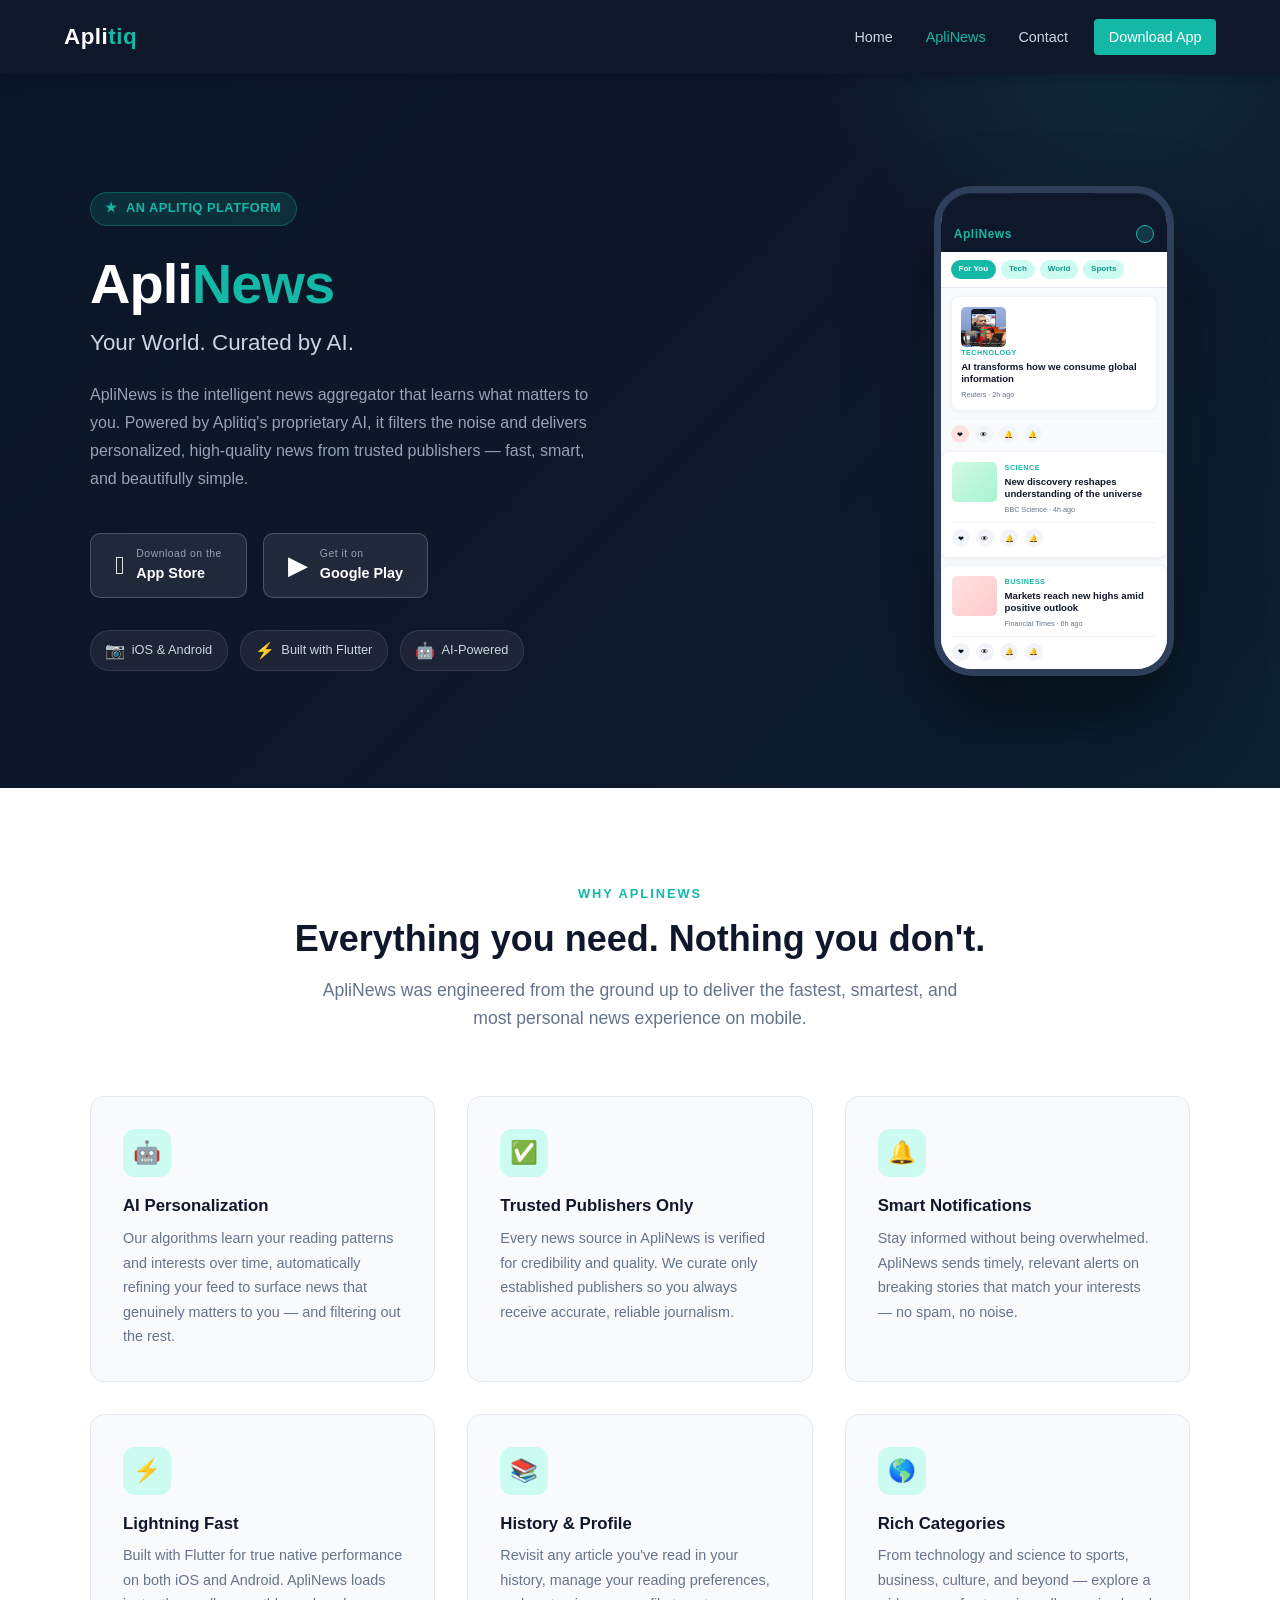
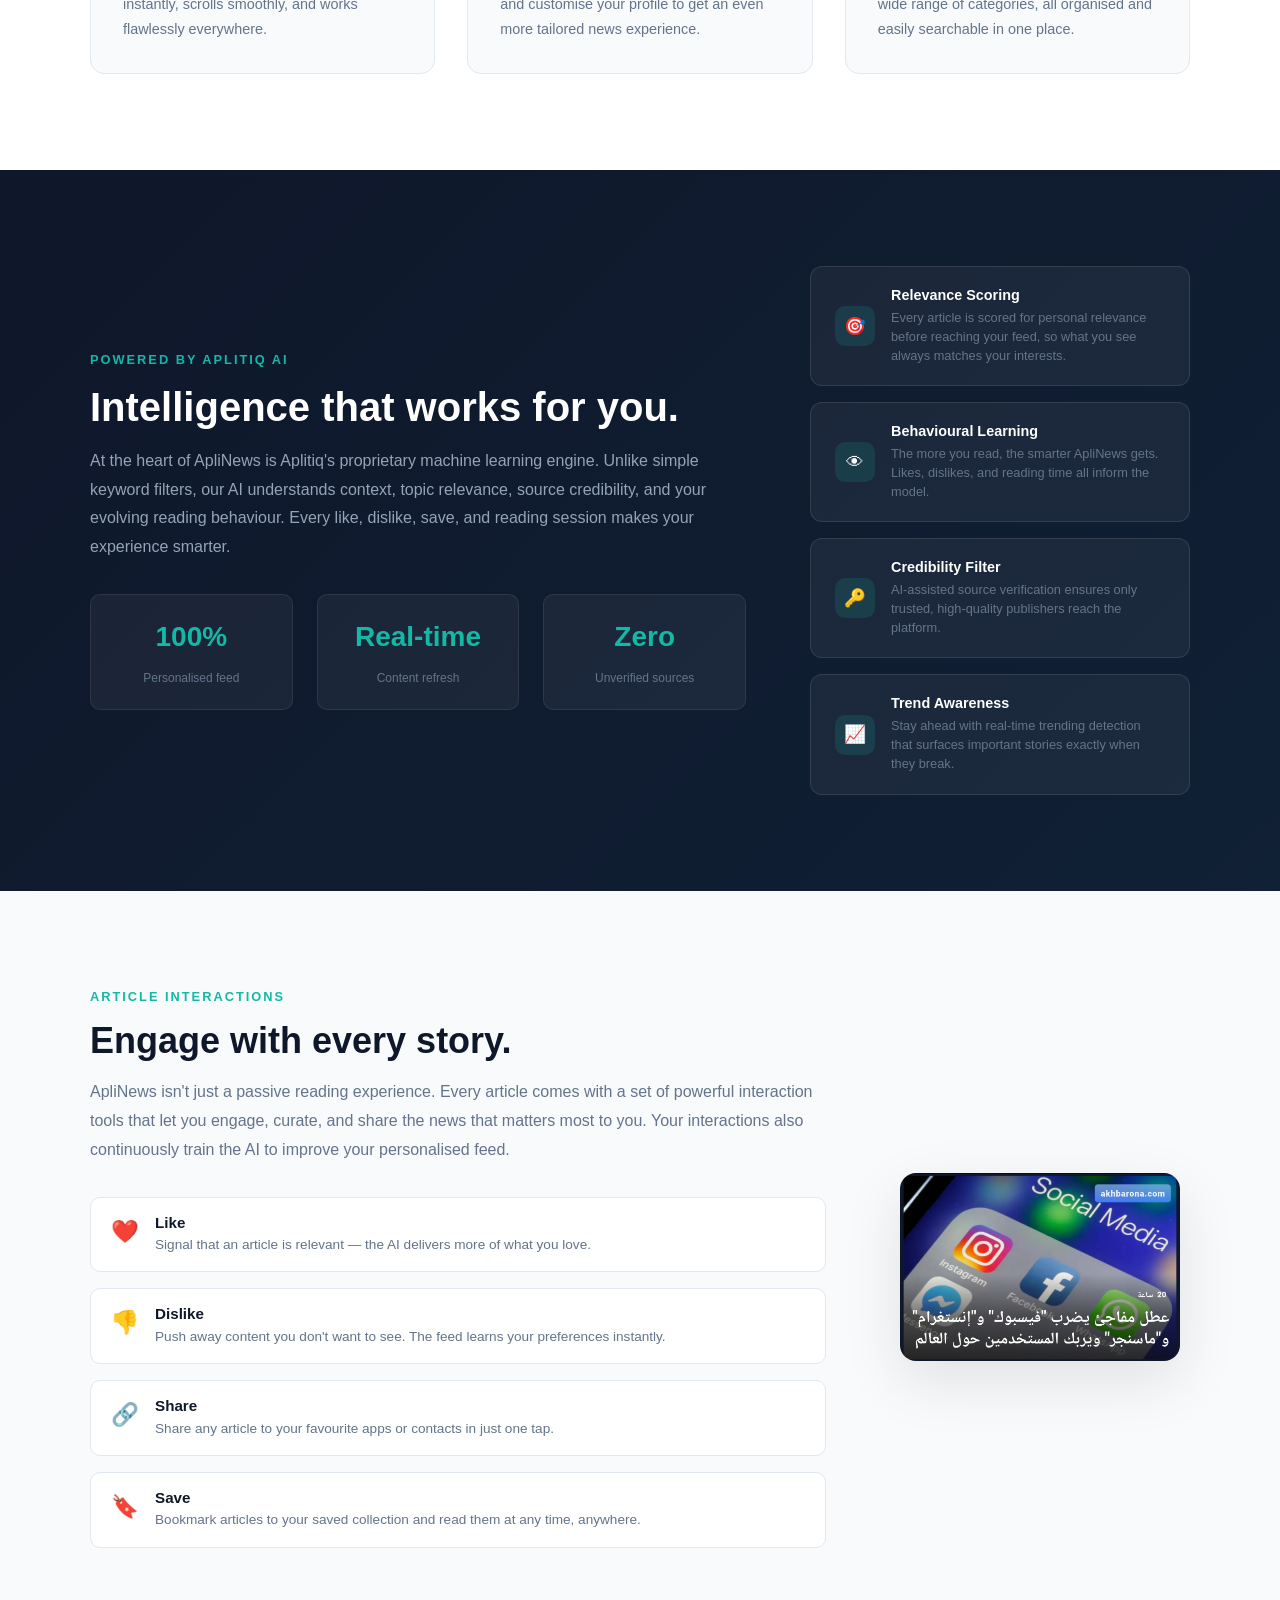
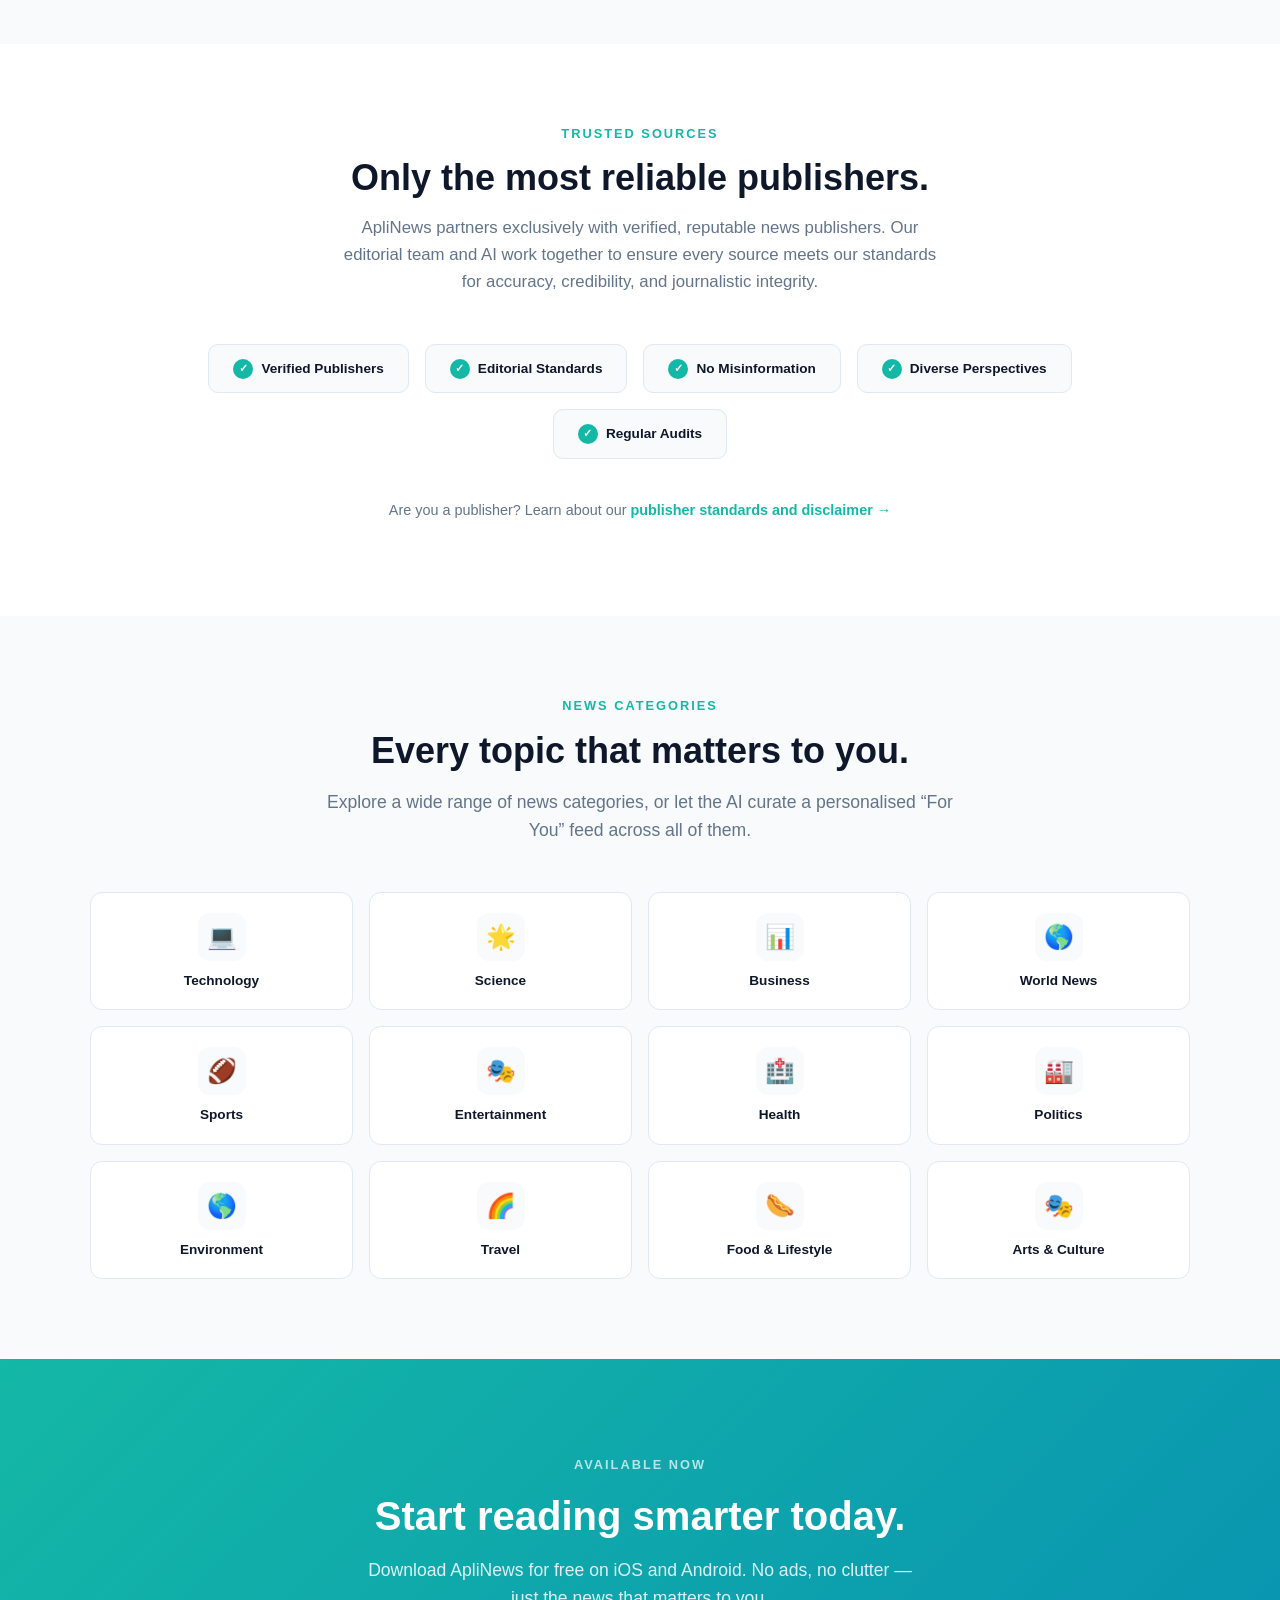
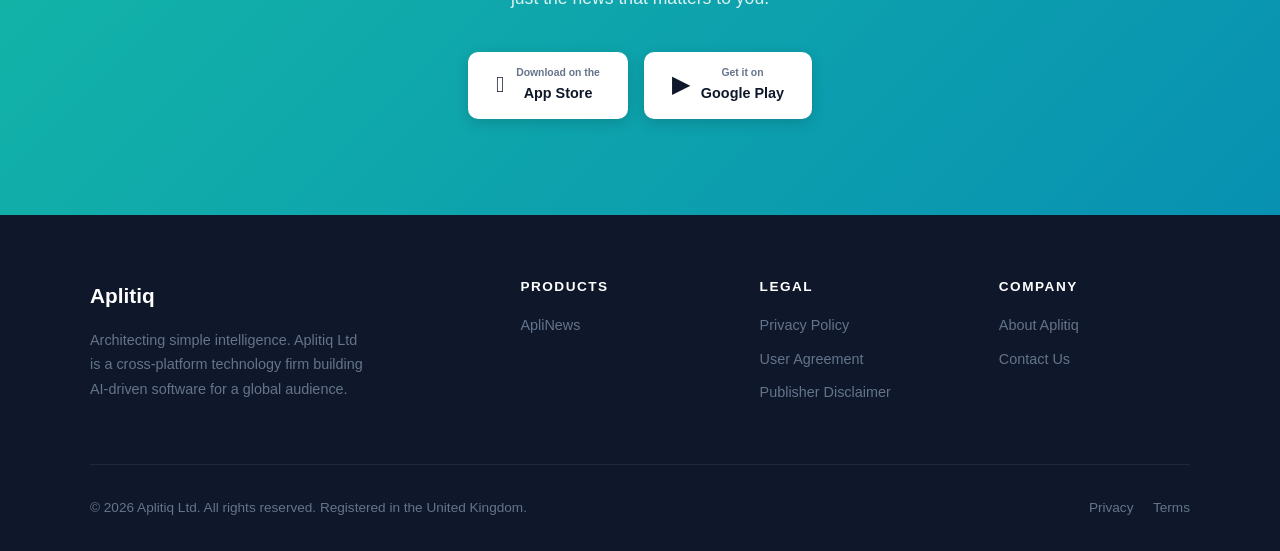
==== commit 4ef8e2cc: "adding new images and modifying index.html and aplinews/index.html" ====
--- a/aplinews/index.html
+++ b/aplinews/index.html
@@ -5,7 +5,7 @@
     <meta name="viewport" content="width=device-width, initial-scale=1.0">
     <title>ApliNews — AI-Powered News Aggregator | Aplitiq</title>
     <meta name="description" content="ApliNews is a smart AI news aggregator for iOS and Android. Get personalized news from trusted publishers, powered by Aplitiq's intelligent algorithms.">
-    <link rel="stylesheet" href="/css/shared.css">
+    <link rel="stylesheet" href="../css/shared.css">
     <style>
         /* ---- Hero ---- */
         .hero {
@@ -729,12 +729,12 @@
 
     <!-- Navbar -->
     <nav class="navbar">
-        <a href="/" class="logo">Apli<span class="logo-accent">tiq</span></a>
+        <a href="../" class="logo">Apli<span class="logo-accent">tiq</span></a>
         <div class="nav-links">
-            <a href="/">Home</a>
-            <a href="/aplinews/" class="active">ApliNews</a>
-            <a href="/contact/">Contact</a>
-            <a href="/aplinews/" class="nav-cta">Download App</a>
+            <a href="../">Home</a>
+            <a href="./" class="active">ApliNews</a>
+            <a href="../contact/">Contact</a>
+            <a href="#download" class="nav-cta">Download App</a>
         </div>
     </nav>
 
@@ -761,7 +761,7 @@
                             <strong>App Store</strong>
                         </span>
                     </a>
-                    <a href="#download" class="store-btn">
+                    <a href="https://play.google.com/store/apps/details?id=com.aplitiq.aplinews" class="store-btn" target="_blank">
                         <span class="store-btn-icon">&#9654;</span>
                         <span class="store-btn-text">
                             <small>Get it on</small>
@@ -797,7 +797,7 @@
                                 <!-- News card 1 -->
                                 <div class="news-card">
                                     <div class="news-card-top">
-                                        <div class="news-thumb" style="background: linear-gradient(135deg,#DBEAFE,#BFDBFE);"></div>
+                                        <img class="news-thumb" src="../images/maroc-portrait-screenshoot-1.png" alt="Morocco news screenshot" style="width: 45px; height: 40px; border-radius: 5px; object-fit: cover;"></div>
                                         <div>
                                             <div class="news-card-cat">Technology</div>
                                             <div class="news-card-title">AI transforms how we consume global information</div>
@@ -1000,32 +1000,7 @@
                 </div>
             </div>
             <div class="interactions-visual">
-                <div class="article-preview">
-                    <div class="article-preview-img">
-                        <span>Article Image</span>
-                    </div>
-                    <div class="article-preview-cat">Technology</div>
-                    <h3>The Future of AI in Everyday Life</h3>
-                    <div class="article-preview-source">The Guardian &nbsp;·&nbsp; 3 min read &nbsp;·&nbsp; 1h ago</div>
-                    <div class="article-actions-row">
-                        <div class="article-action">
-                            <div class="action-icon like">&#10084;</div>
-                            <span>Like</span>
-                        </div>
-                        <div class="article-action">
-                            <div class="action-icon dislike">&#128078;</div>
-                            <span>Dislike</span>
-                        </div>
-                        <div class="article-action">
-                            <div class="action-icon save">&#128278;</div>
-                            <span>Save</span>
-                        </div>
-                        <div class="article-action">
-                            <div class="action-icon share">&#128279;</div>
-                            <span>Share</span>
-                        </div>
-                    </div>
-                </div>
+                <img src="../images/news card.png" alt="ApliNews news card with social media apps" style="max-width: 280px; width: 100%; border-radius: 16px; box-shadow: 0 20px 60px rgba(0,0,0,0.1);">
             </div>
         </div>
     </section>
@@ -1062,7 +1037,7 @@
                 </div>
             </div>
             <p style="font-size: 0.9rem; color: var(--muted-slate);">
-                Are you a publisher? Learn about our <a href="/publisher-disclaimer/" style="color: var(--electric-teal); font-weight: 600;">publisher standards and disclaimer &rarr;</a>
+                Are you a publisher? Learn about our <a href="../publisher-disclaimer/" style="color: var(--electric-teal); font-weight: 600;">publisher standards and disclaimer &rarr;</a>
             </p>
         </div>
     </section>
@@ -1136,14 +1111,14 @@
         <h2>Start reading smarter today.</h2>
         <p>Download ApliNews for free on iOS and Android. No ads, no clutter — just the news that matters to you.</p>
         <div class="cta-stores">
-            <a href="#" class="cta-store-btn">
+            <a href="#" class="cta-store-btn" target="_blank">
                 <span class="s-icon">&#xF8FF;</span>
                 <span class="s-text">
                     <small>Download on the</small>
                     <strong>App Store</strong>
                 </span>
             </a>
-            <a href="#" class="cta-store-btn">
+            <a href="https://play.google.com/store/apps/details?id=com.aplitiq.aplinews" class="cta-store-btn" target="_blank">
                 <span class="s-icon">&#9654;</span>
                 <span class="s-text">
                     <small>Get it on</small>
@@ -1157,30 +1132,30 @@
     <footer class="footer">
         <div class="footer-inner">
             <div class="footer-brand-col">
-                <a href="/" class="footer-logo">Aplitiq</a>
+                <a href="../" class="footer-logo">Aplitiq</a>
                 <p>Architecting simple intelligence. Aplitiq Ltd is a cross-platform technology firm building AI-driven software for a global audience.</p>
             </div>
             <div class="footer-col">
                 <h4>Products</h4>
-                <a href="/aplinews/">ApliNews</a>
+                <a href="./">ApliNews</a>
             </div>
             <div class="footer-col">
                 <h4>Legal</h4>
-                <a href="/privacy-policy/">Privacy Policy</a>
-                <a href="/user-agreement/">User Agreement</a>
-                <a href="/publisher-disclaimer/">Publisher Disclaimer</a>
+                <a href="../privacy-policy/">Privacy Policy</a>
+                <a href="../user-agreement/">User Agreement</a>
+                <a href="../publisher-disclaimer/">Publisher Disclaimer</a>
             </div>
             <div class="footer-col">
                 <h4>Company</h4>
-                <a href="/">About Aplitiq</a>
-                <a href="/contact/">Contact Us</a>
+                <a href="../">About Aplitiq</a>
+                <a href="../contact/">Contact Us</a>
             </div>
         </div>
         <div class="footer-bottom">
             <span class="footer-bottom-left">&copy; 2026 Aplitiq Ltd. All rights reserved. Registered in the United Kingdom.</span>
             <span class="footer-bottom-right">
-                <a href="/privacy-policy/" style="color: var(--muted-slate); margin-right: 1rem;">Privacy</a>
-                <a href="/user-agreement/" style="color: var(--muted-slate);">Terms</a>
+                <a href="../privacy-policy/"style="color: var(--muted-slate); margin-right: 1rem;">Privacy</a>
+                <a href="../user-agreement/" style="color: var(--muted-slate);">Terms</a>
             </span>
         </div>
     </footer>
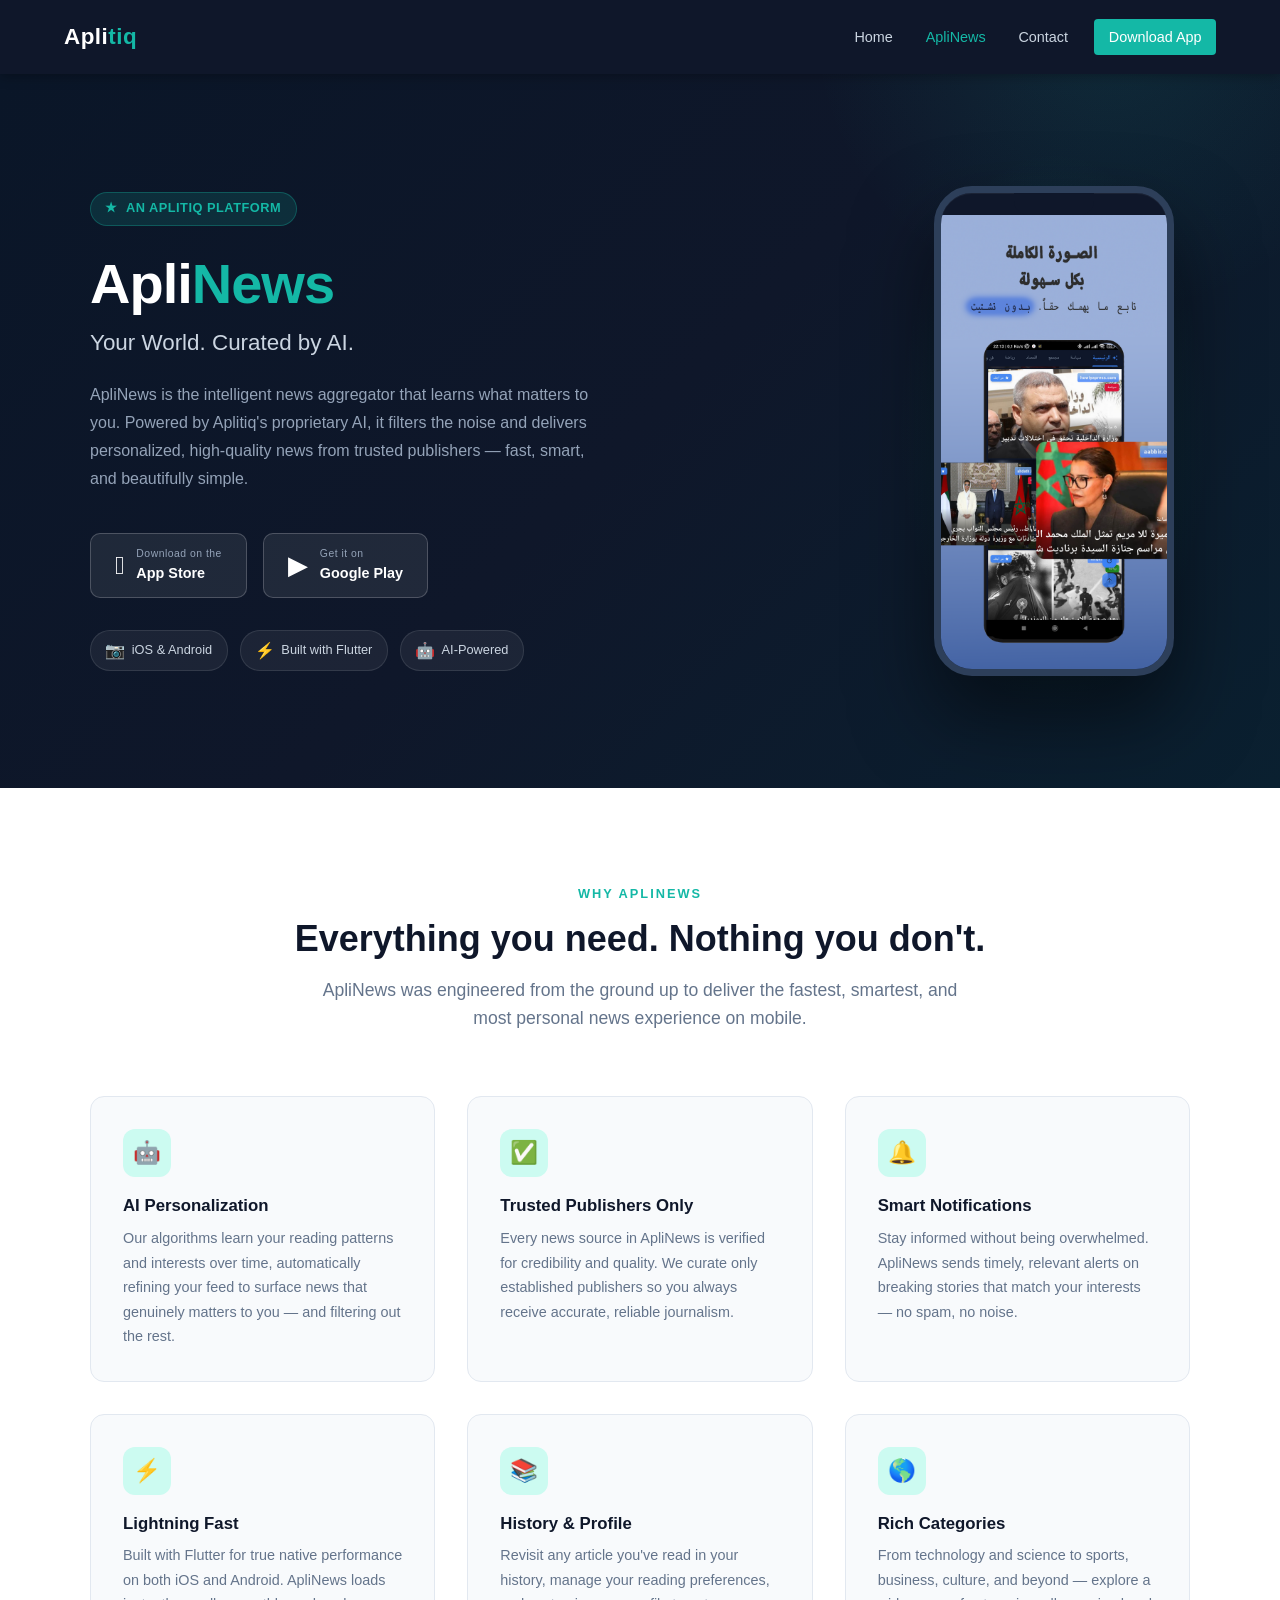
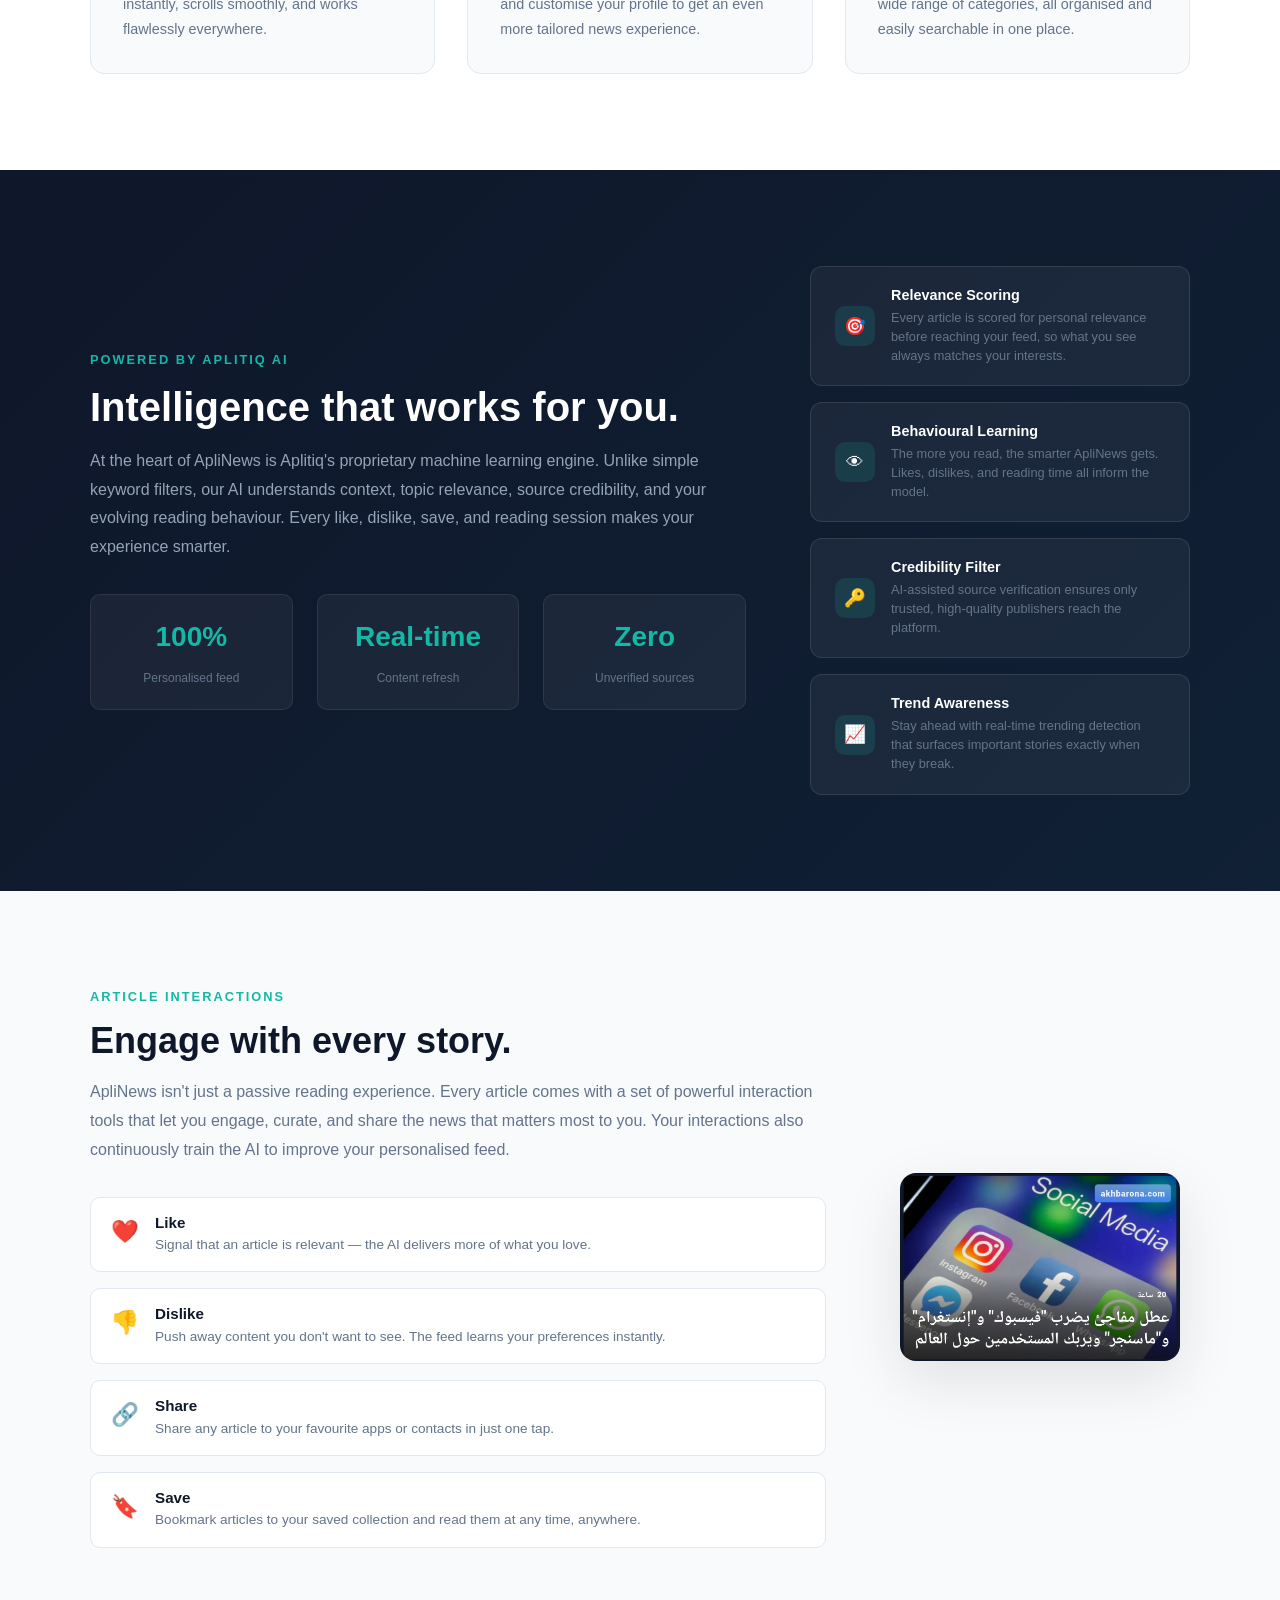
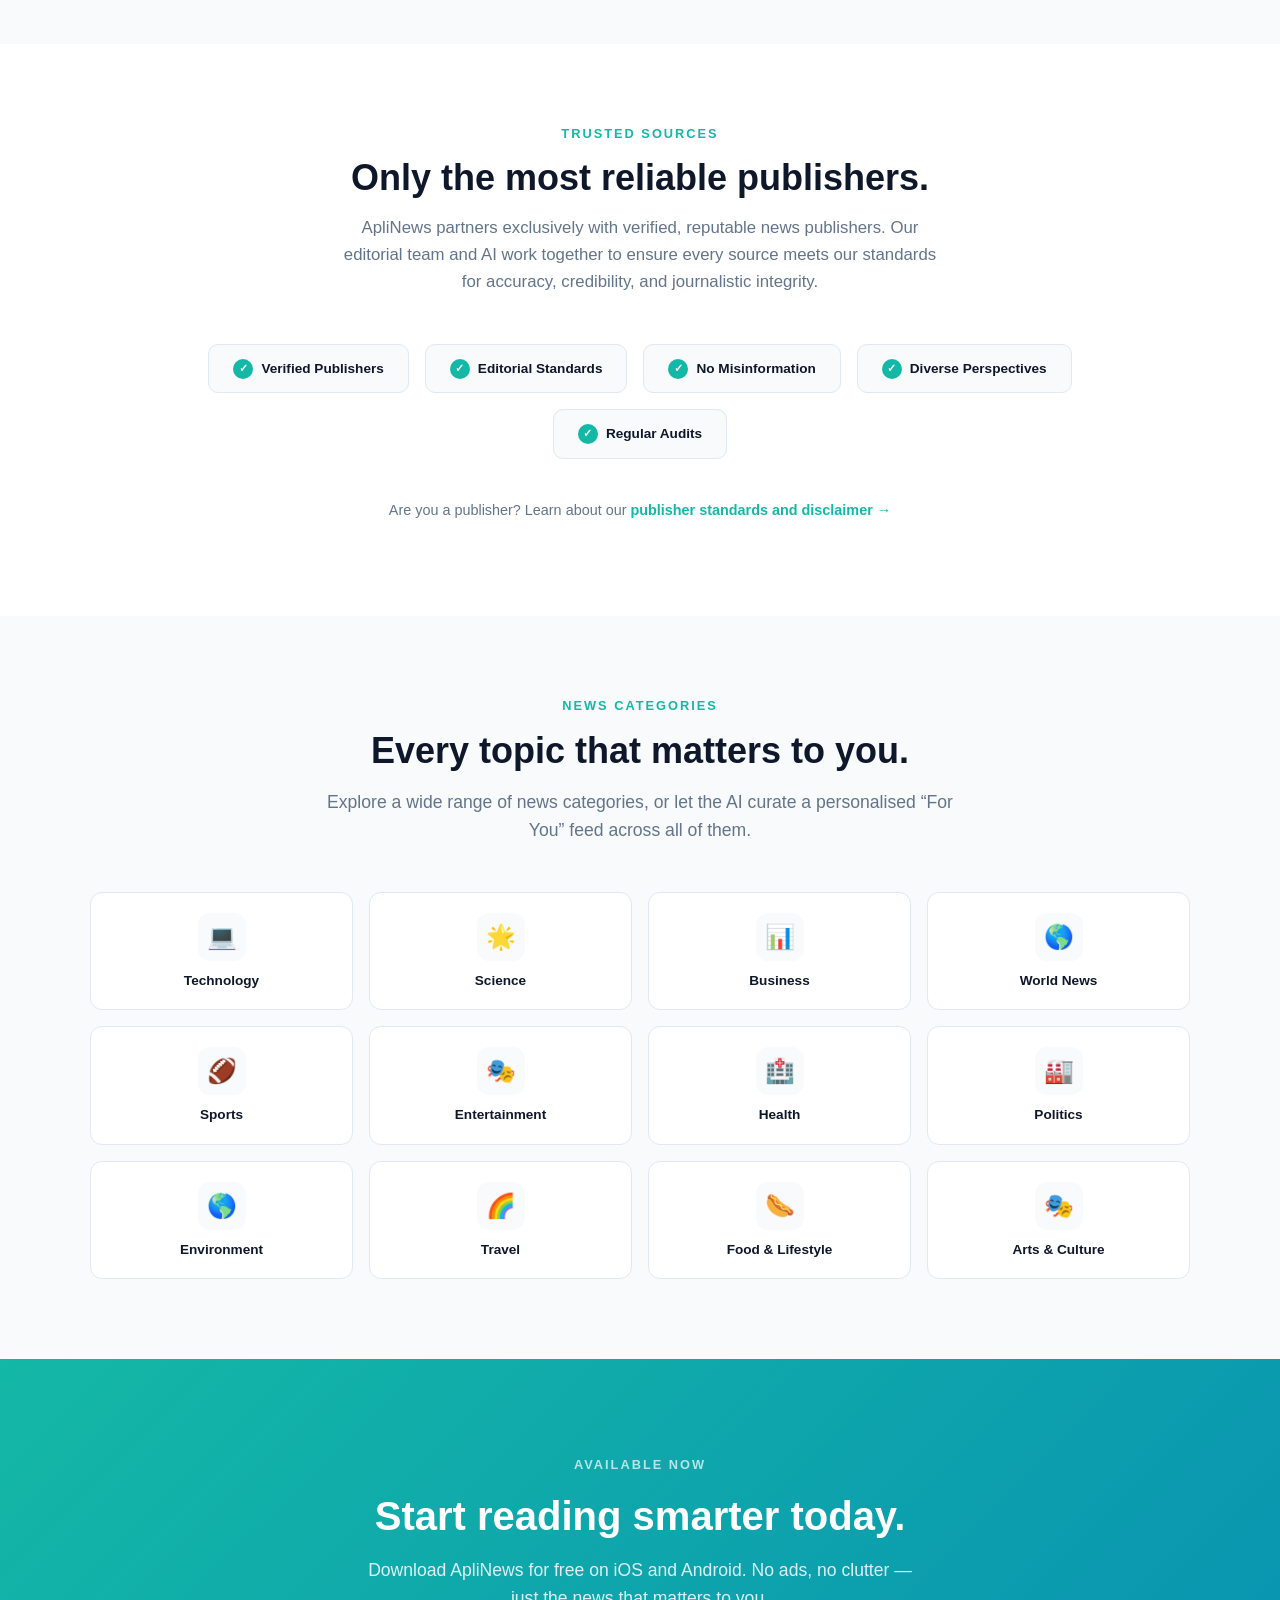
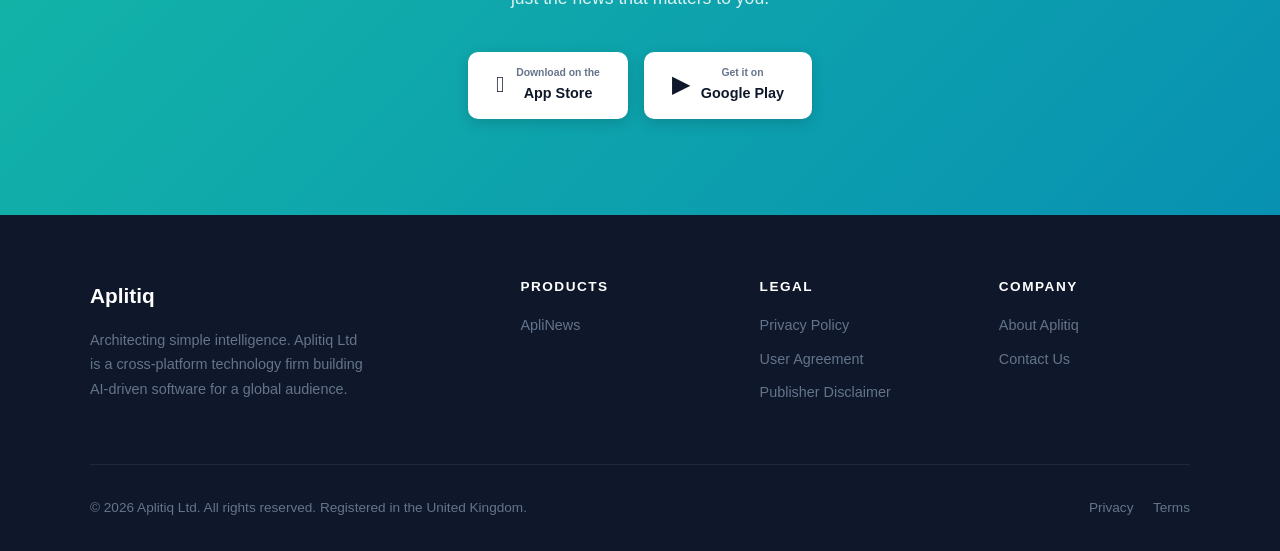
==== commit 14198cfd: "add images/maroc-Feature-Graphic.png" ====
--- a/aplinews/index.html
+++ b/aplinews/index.html
@@ -154,6 +154,16 @@
             height: calc(100% - 22px);
             overflow: hidden;
             padding: 0;
+            display: flex;
+            align-items: center;
+            justify-content: center;
+        }
+
+        .phone-screen img {
+            width: 100%;
+            height: 100%;
+            object-fit: cover;
+            display: block;
         }
 
         .app-header {
@@ -783,69 +793,7 @@
                     <div class="phone">
                         <div class="phone-notch"></div>
                         <div class="phone-screen">
-                            <div class="app-header">
-                                <span class="app-header-logo">ApliNews</span>
-                                <div class="app-header-icon"></div>
-                            </div>
-                            <div class="app-categories">
-                                <span class="cat-chip active">For You</span>
-                                <span class="cat-chip">Tech</span>
-                                <span class="cat-chip">World</span>
-                                <span class="cat-chip">Sports</span>
-                            </div>
-                            <div class="news-feed">
-                                <!-- News card 1 -->
-                                <div class="news-card">
-                                    <div class="news-card-top">
-                                        <img class="news-thumb" src="../images/maroc-portrait-screenshoot-1.png" alt="Morocco news screenshot" style="width: 45px; height: 40px; border-radius: 5px; object-fit: cover;"></div>
-                                        <div>
-                                            <div class="news-card-cat">Technology</div>
-                                            <div class="news-card-title">AI transforms how we consume global information</div>
-                                            <div class="news-card-meta">Reuters · 2h ago</div>
-                                        </div>
-                                    </div>
-                                    <div class="news-card-actions">
-                                        <div class="action-dot liked">&#10084;</div>
-                                        <div class="action-dot">&#128065;</div>
-                                        <div class="action-dot">&#128276;</div>
-                                        <div class="action-dot">&#128276;</div>
-                                    </div>
-                                </div>
-                                <!-- News card 2 -->
-                                <div class="news-card">
-                                    <div class="news-card-top">
-                                        <div class="news-thumb" style="background: linear-gradient(135deg,#D1FAE5,#A7F3D0);"></div>
-                                        <div>
-                                            <div class="news-card-cat">Science</div>
-                                            <div class="news-card-title">New discovery reshapes understanding of the universe</div>
-                                            <div class="news-card-meta">BBC Science · 4h ago</div>
-                                        </div>
-                                    </div>
-                                    <div class="news-card-actions">
-                                        <div class="action-dot">&#10084;</div>
-                                        <div class="action-dot">&#128065;</div>
-                                        <div class="action-dot">&#128276;</div>
-                                        <div class="action-dot">&#128276;</div>
-                                    </div>
-                                </div>
-                                <!-- News card 3 -->
-                                <div class="news-card">
-                                    <div class="news-card-top">
-                                        <div class="news-thumb" style="background: linear-gradient(135deg,#FEE2E2,#FECACA);"></div>
-                                        <div>
-                                            <div class="news-card-cat">Business</div>
-                                            <div class="news-card-title">Markets reach new highs amid positive outlook</div>
-                                            <div class="news-card-meta">Financial Times · 6h ago</div>
-                                        </div>
-                                    </div>
-                                    <div class="news-card-actions">
-                                        <div class="action-dot">&#10084;</div>
-                                        <div class="action-dot">&#128065;</div>
-                                        <div class="action-dot">&#128276;</div>
-                                        <div class="action-dot">&#128276;</div>
-                                    </div>
-                                </div>
-                            </div>
+                            <img src="../images/maroc-portrait-screenshoot-1.png" alt="ApliNews Morocco app screenshot">
                         </div>
                     </div>
                 </div>
